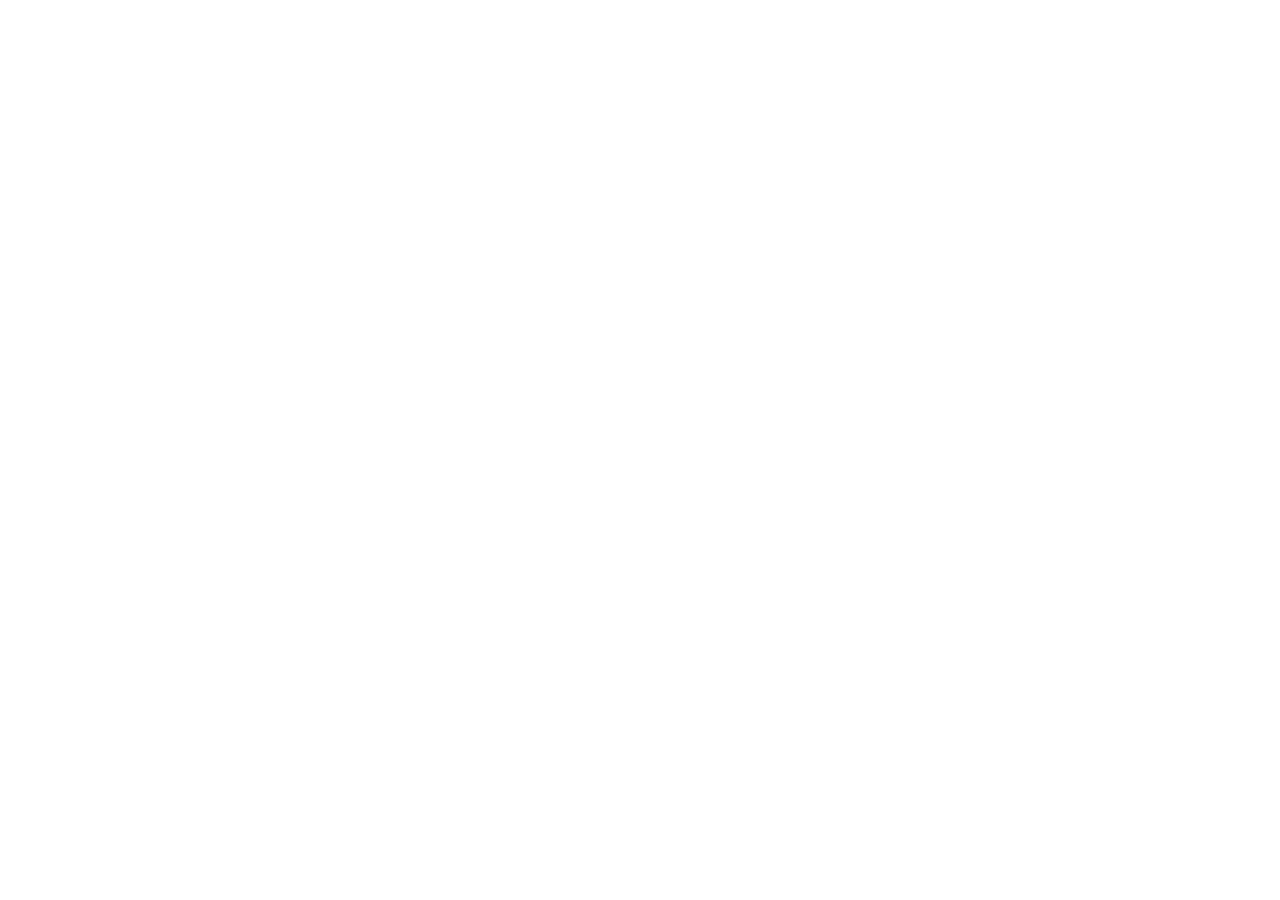
==== index.html @ eb639f41 "Init: Création du dépôt,arboréscence des fichiers et structure HTML de base" ====
<!DOCTYPE html>
<html lang="fr">
<head>
    <meta charset="UTF-8">
    <meta name="viewport" content="width=device-width, initial-scale=1.0">
    <title>Document</title>
</head>
<body>
    
</body>
</html>
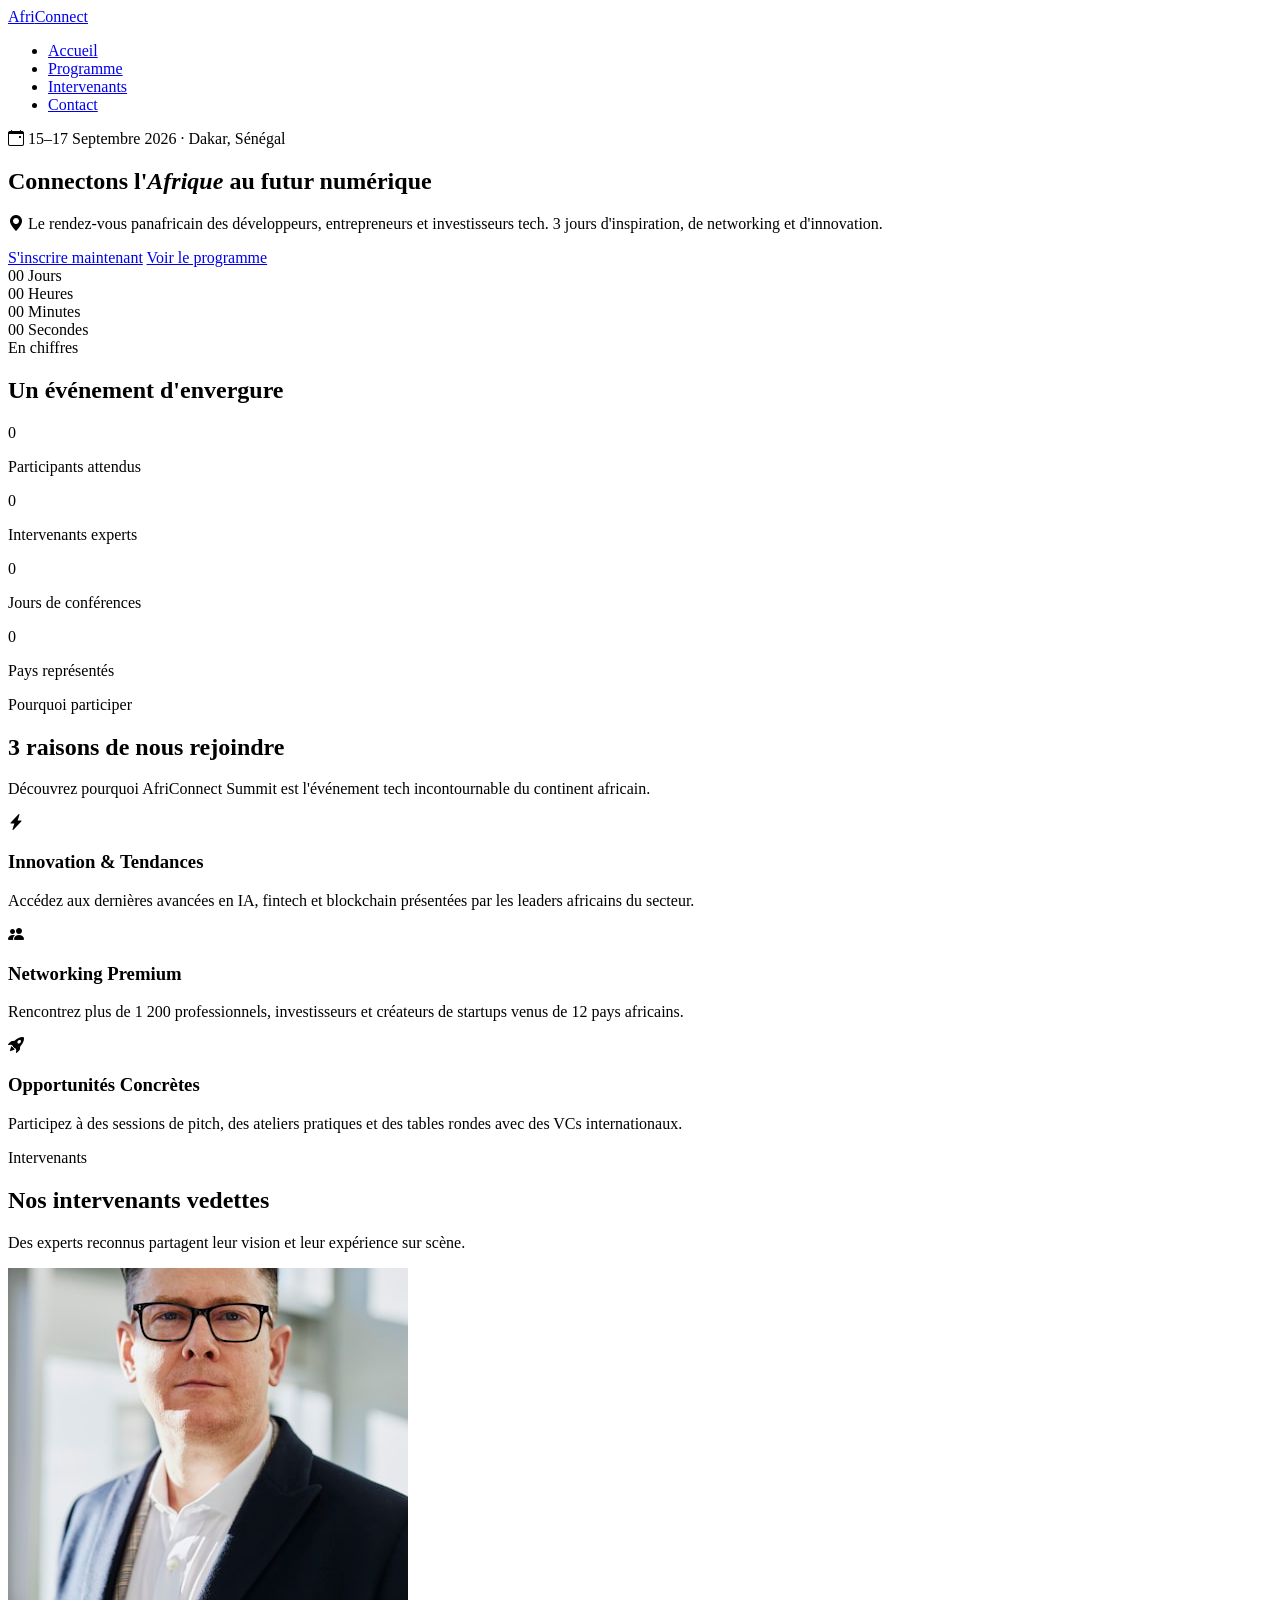
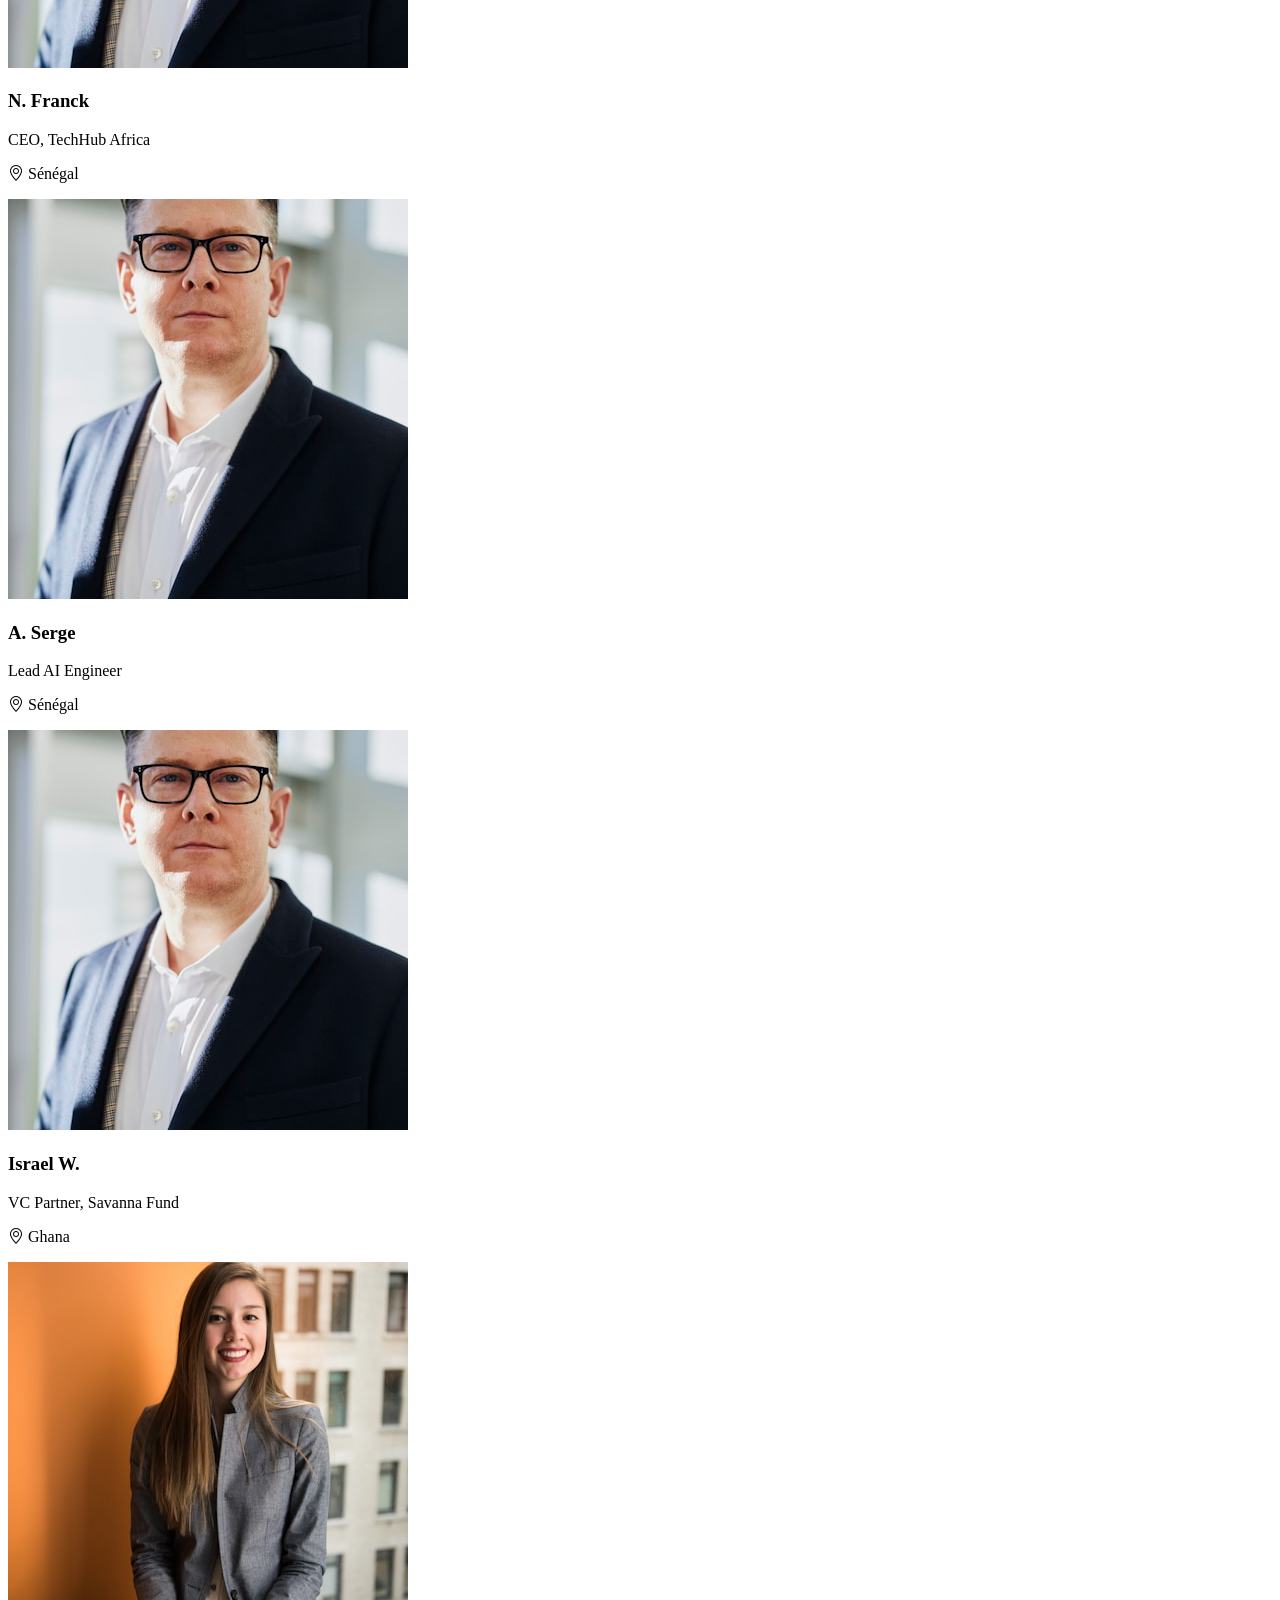
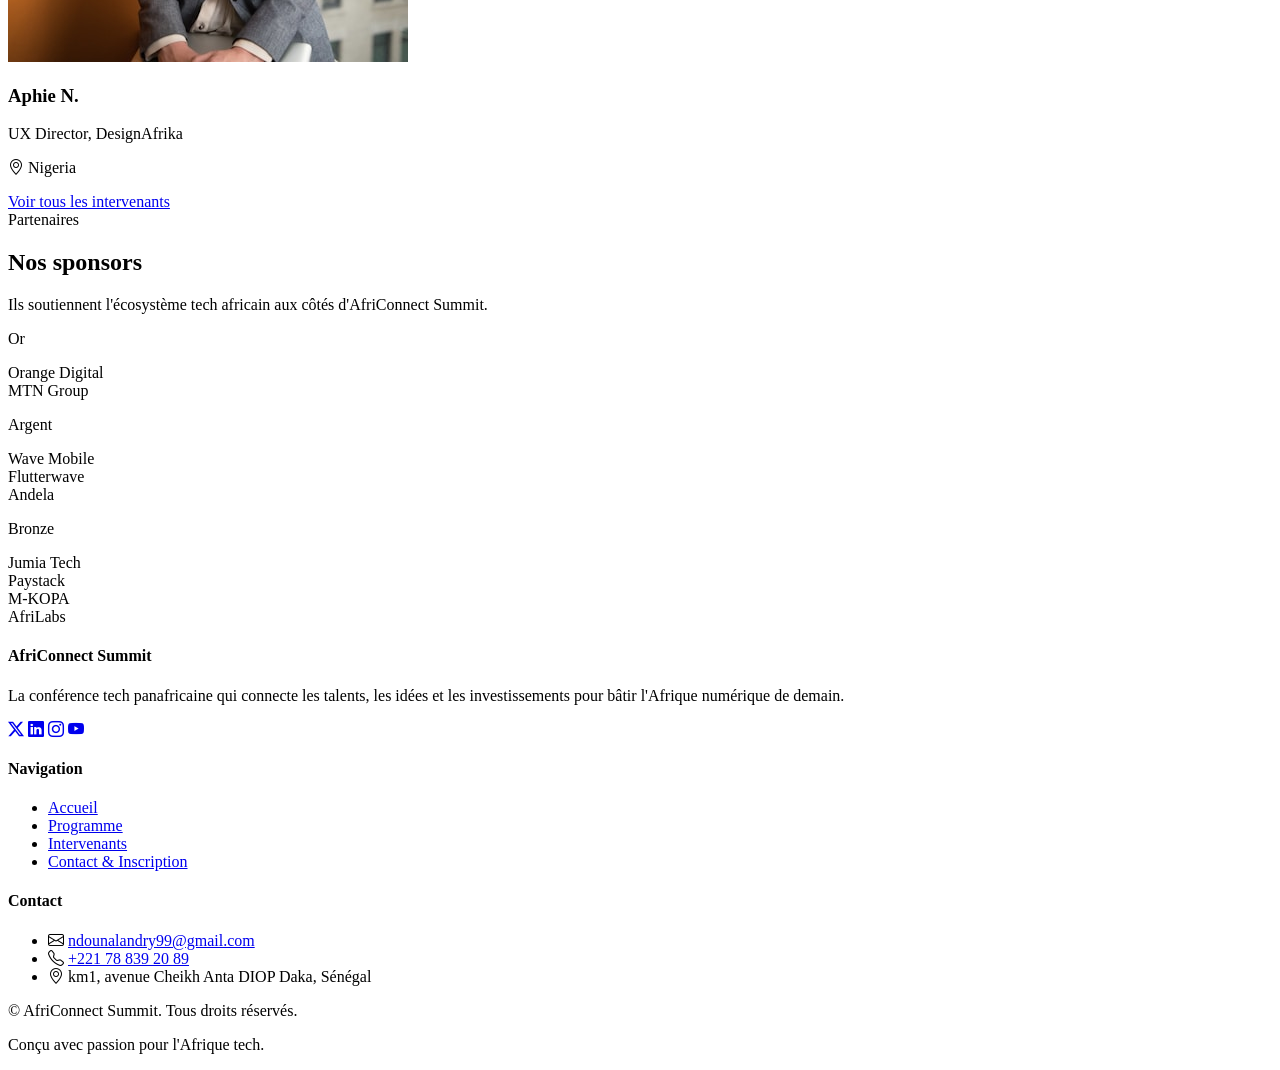
==== commit b7cf193f: "HTML: structure compltète de l'index.html" ====
--- a/index.html
+++ b/index.html
@@ -1,11 +1,277 @@
 <!DOCTYPE html>
 <html lang="fr">
+
 <head>
     <meta charset="UTF-8">
     <meta name="viewport" content="width=device-width, initial-scale=1.0">
-    <title>Document</title>
+    <meta name="description"
+        content="AfriConnect Summit — La conférence tech panafricaine qui réunit développeurs, entrepreneurs et investisseurs du continent.">
+    <title>AfriConnect Summit 2026 — Accueil</title>
+    <link rel="preconnect" href="https://fonts.googleapis.com">
+    <link rel="preconnect" href="https://fonts.gstatic.com" crossorigin>
+    <link
+        href="https://fonts.googleapis.com/css2?family=DM+Sans:ital,opsz,wght@0,9..40,300;0,9..40,400;0,9..40,500;0,9..40,600;0,9..40,700;1,9..40,400&family=Syne:wght@400;600;700;800&display=swap"
+        rel="stylesheet">
+    <link rel="stylesheet" href="https://cdn.jsdelivr.net/npm/bootstrap-icons@1.11.3/font/bootstrap-icons.min.css">
+    <link rel="stylesheet" href="css/style.css">
 </head>
+
 <body>
-    
+
+    <!-- NAVBAR -->
+    <header>
+        <nav aria-label="Navigation principale">
+            <div>
+                <a href="index.html" aria-label="AfriConnect Summit — Accueil">
+                    Afri<span>Connect</span>
+                </a>
+                <ul>
+                    <li><a href="index.html">Accueil</a></li>
+                    <li><a href="programme.html">Programme</a></li>
+                    <li><a href="intervenants.html">Intervenants</a></li>
+                    <li><a href="contact.html">Contact</a></li>
+                </ul>
+            </div>
+        </nav>
+    </header>
+
+    <main>
+
+        <!-- SECTION HERO -->
+        <section>
+            <div>
+                <div>
+                    <i class="bi bi-calendar-event"></i>
+                    15–17 Septembre 2026 · Dakar, Sénégal
+                </div>
+                <h1 id="hero-title">Connectons l'<em>Afrique</em> au futur numérique</h1>
+                <p>
+                    <i class="bi bi-geo-alt-fill"></i>
+                    Le rendez-vous panafricain des développeurs, entrepreneurs et investisseurs tech. 3 jours
+                    d'inspiration, de networking et d'innovation.
+                </p>
+                <div class="hero-cta">
+                    <a href="contact.html">S'inscrire maintenant</a>
+                    <a href="programme.html">Voir le programme</a>
+                </div>
+                <div aria-label="Compte à rebours jusqu'à la conférence">
+                    <div>
+                        <span>00</span>
+                        <span>Jours</span>
+                    </div>
+                    <div>
+                        <span>00</span>
+                        <span>Heures</span>
+                    </div>
+                    <div>
+                        <span>00</span>
+                        <span>Minutes</span>
+                    </div>
+                    <div>
+                        <span>00</span>
+                        <span>Secondes</span>
+                    </div>
+                </div>
+            </div>
+        </section>
+
+        <!-- SECTION CHIFFRES CLÉS -->
+        <section>
+            <div>
+                <div>
+                    <span>En chiffres</span>
+                    <h2>Un événement d'envergure</h2>
+                </div>
+                <div>
+                    <article>
+                        <div>0</div>
+                        <p>Participants attendus</p>
+                    </article>
+                    <article>
+                        <div>0</div>
+                        <p>Intervenants experts</p>
+                    </article>
+                    <article>
+                        <div>0</div>
+                        <p>Jours de conférences</p>
+                    </article>
+                    <article>
+                        <div>0</div>
+                        <p>Pays représentés</p>
+                    </article>
+                </div>
+            </div>
+        </section>
+
+        <!-- SECTION POURQUOI PARTICIPER -->
+        <section>
+            <div>
+                <div>
+                    <span>Pourquoi participer</span>
+                    <h2>3 raisons de nous rejoindre</h2>
+                    <p>Découvrez pourquoi AfriConnect Summit est l'événement tech incontournable du continent africain.
+                    </p>
+                </div>
+                <div>
+                    <article>
+                        <div><i class="bi bi-lightning-charge-fill"></i></div>
+                        <h3>Innovation &amp; Tendances</h3>
+                        <p>Accédez aux dernières avancées en IA, fintech et blockchain présentées par les leaders
+                            africains du secteur.</p>
+                    </article>
+                    <article>
+                        <div><i class="bi bi-people-fill"></i></div>
+                        <h3>Networking Premium</h3>
+                        <p>Rencontrez plus de 1 200 professionnels, investisseurs et créateurs de startups venus de 12
+                            pays africains.</p>
+                    </article>
+                    <article>
+                        <div><i class="bi bi-rocket-takeoff-fill"></i></div>
+                        <h3>Opportunités Concrètes</h3>
+                        <p>Participez à des sessions de pitch, des ateliers pratiques et des tables rondes avec des VCs
+                            internationaux.</p>
+                    </article>
+                </div>
+            </div>
+        </section>
+
+        <!-- SECTION INTERVENANTS VEDETTES -->
+        <section>
+            <div>
+                <div>
+                    <span>Intervenants</span>
+                    <h2>Nos intervenants vedettes</h2>
+                    <p>Des experts reconnus partagent leur vision et leur expérience sur scène.</p>
+                </div>
+                <div>
+                    <article>
+                        <div>
+                            <img src="images/n-franck.jpg" alt="Portrait de N. Franck, CEO TechHub Africa"
+                                loading="lazy">
+                        </div>
+                        <div>
+                            <h3>N. Franck</h3>
+                            <p>CEO, TechHub Africa</p>
+                            <p class=><i class="bi bi-geo-alt"></i> Sénégal</p>
+                        </div>
+                    </article>
+                    <article>
+                        <div>
+                            <img src="images/a-serge.jpg" alt="Portrait de A. Serge, Lead AI Engineer" loading="lazy">
+                        </div>
+                        <div>
+                            <h3>A. Serge</h3>
+                            <p>Lead AI Engineer</p>
+                            <p><i class="bi bi-geo-alt"></i> Sénégal</p>
+                        </div>
+                    </article>
+                    <article>
+                        <div>
+                            <img src="images/israel-w.jpg" alt="Portrait d'Israel W., VC Partner" loading="lazy">
+                        </div>
+                        <div>
+                            <h3>Israel W.</h3>
+                            <p>VC Partner, Savanna Fund</p>
+                            <p><i class="bi bi-geo-alt"></i> Ghana</p>
+                        </div>
+                    </article>
+                    <article>
+                        <div>
+                            <img src="images/aphie-n.jpg" alt="Portrait de Aphie N., UX Director" loading="lazy">
+                        </div>
+                        <div>
+                            <h3>Aphie N.</h3>
+                            <p>UX Director, DesignAfrika</p>
+                            <p><i class="bi bi-geo-alt"></i> Nigeria</p>
+                        </div>
+                    </article>
+                </div>
+                <div>
+                    <a href="intervenants.html">Voir tous les intervenants</a>
+                </div>
+            </div>
+        </section>
+
+        <!-- SECTION SPONSORS -->
+        <section>
+            <div>
+                <div>
+                    <span>Partenaires</span>
+                    <h2>Nos sponsors</h2>
+                    <p>Ils soutiennent l'écosystème tech africain aux côtés d'AfriConnect Summit.</p>
+                </div>
+                <div>
+                    <div>
+                        <p>Or</p>
+                        <div>
+                            <div>Orange Digital</div>
+                            <div>MTN Group</div>
+                        </div>
+                    </div>
+                    <div>
+                        <p>Argent</p>
+                        <div>
+                            <div>Wave Mobile</div>
+                            <div>Flutterwave</div>
+                            <div>Andela</div>
+                        </div>
+                    </div>
+                    <div>
+                        <p>Bronze</p>
+                        <div>
+                            <div>Jumia Tech</div>
+                            <div>Paystack</div>
+                            <div>M-KOPA</div>
+                            <div>AfriLabs</div>
+                        </div>
+                    </div>
+                </div>
+            </div>
+        </section>
+
+    </main>
+
+    <!-- FOOTER -->
+    <footer>
+        <div>
+            <div>
+                <div>
+                    <h4>AfriConnect Summit</h4>
+                    <p>La conférence tech panafricaine qui connecte les talents, les idées et les investissements pour
+                        bâtir l'Afrique numérique de demain.</p>
+                    <div class="footer-social">
+                        <a href="#" aria-label="Twitter"><i class="bi bi-twitter-x"></i></a>
+                        <a href="#" aria-label="LinkedIn"><i class="bi bi-linkedin"></i></a>
+                        <a href="#" aria-label="Instagram"><i class="bi bi-instagram"></i></a>
+                        <a href="#" aria-label="YouTube"><i class="bi bi-youtube"></i></a>
+                    </div>
+                </div>
+                <div>
+                    <h4>Navigation</h4>
+                    <ul>
+                        <li><a href="index.html">Accueil</a></li>
+                        <li><a href="programme.html">Programme</a></li>
+                        <li><a href="intervenants.html">Intervenants</a></li>
+                        <li><a href="contact.html">Contact &amp; Inscription</a></li>
+                    </ul>
+                </div>
+                <div>
+                    <h4>Contact</h4>
+                    <ul>
+                        <li><i class="bi bi-envelope"></i> <a href="mailto:ndounalandry99@gmail.com">ndounalandry99@gmail.com</a></li>
+                        <li><i class="bi bi-telephone"></i> <a href="tel:+221788392089">+221 78 839 20 89</a></li>
+                        <li><i class="bi bi-geo-alt"></i> km1, avenue Cheikh Anta DIOP Daka, Sénégal </li>
+                    </ul>
+                </div>
+            </div>
+            <div>
+                <p>&copy; <span class="current-year"></span> AfriConnect Summit. Tous droits réservés.</p>
+                <p>Conçu avec passion pour l'Afrique tech.</p>
+            </div>
+        </div>
+    </footer>
+
+    <script src="js/main.js"></script>
 </body>
+
 </html>
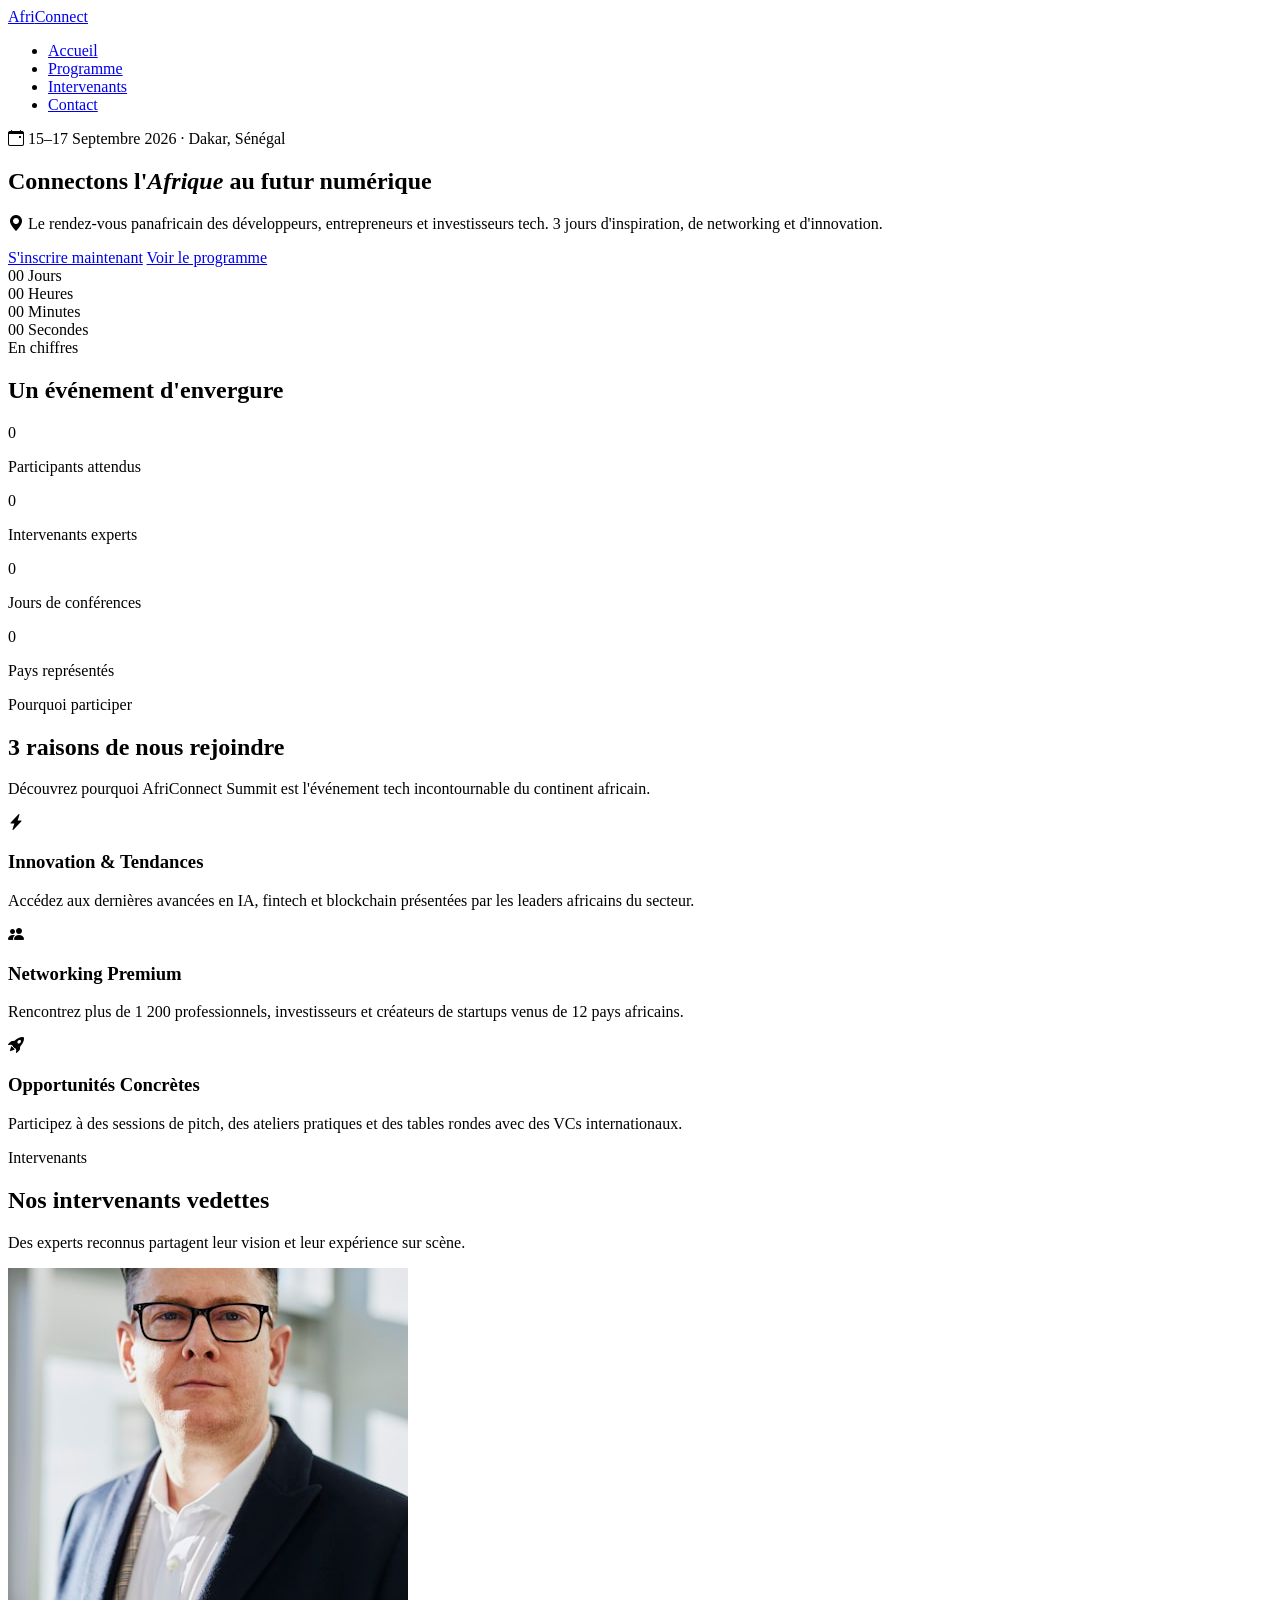
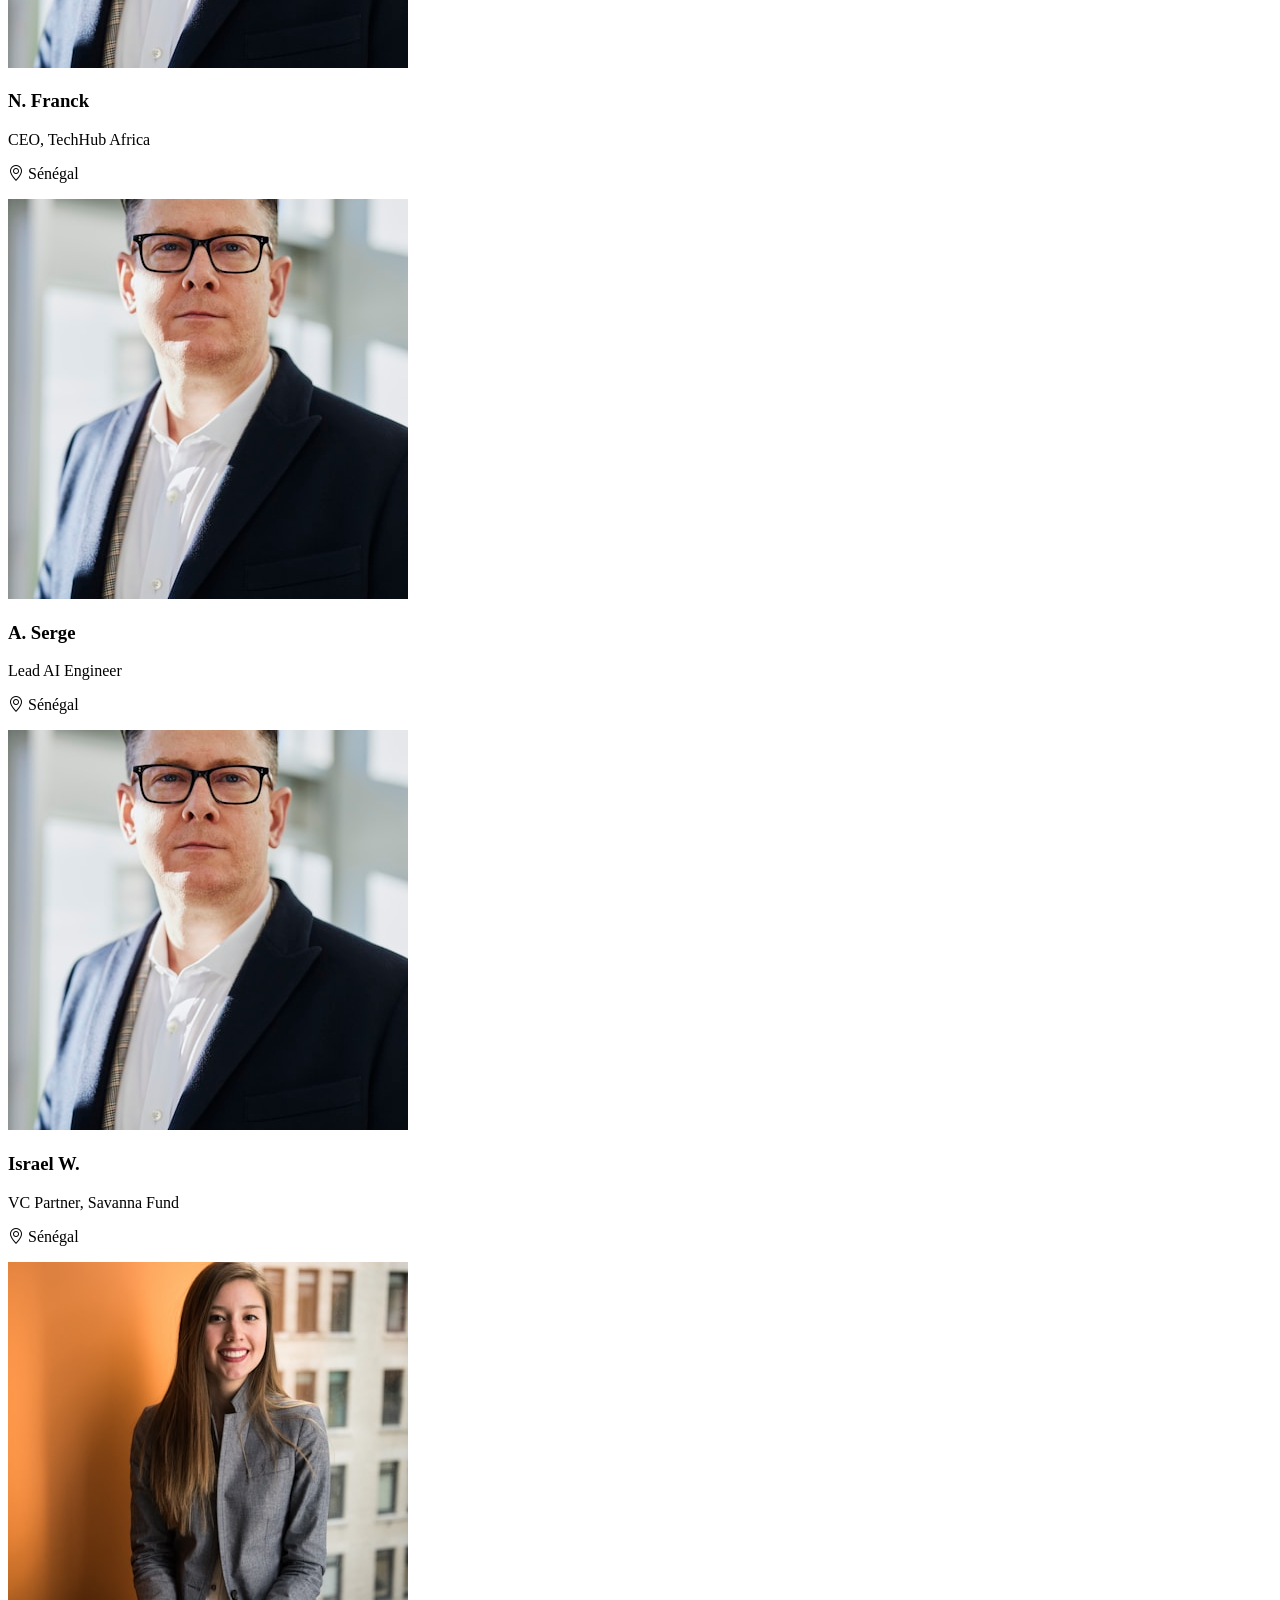
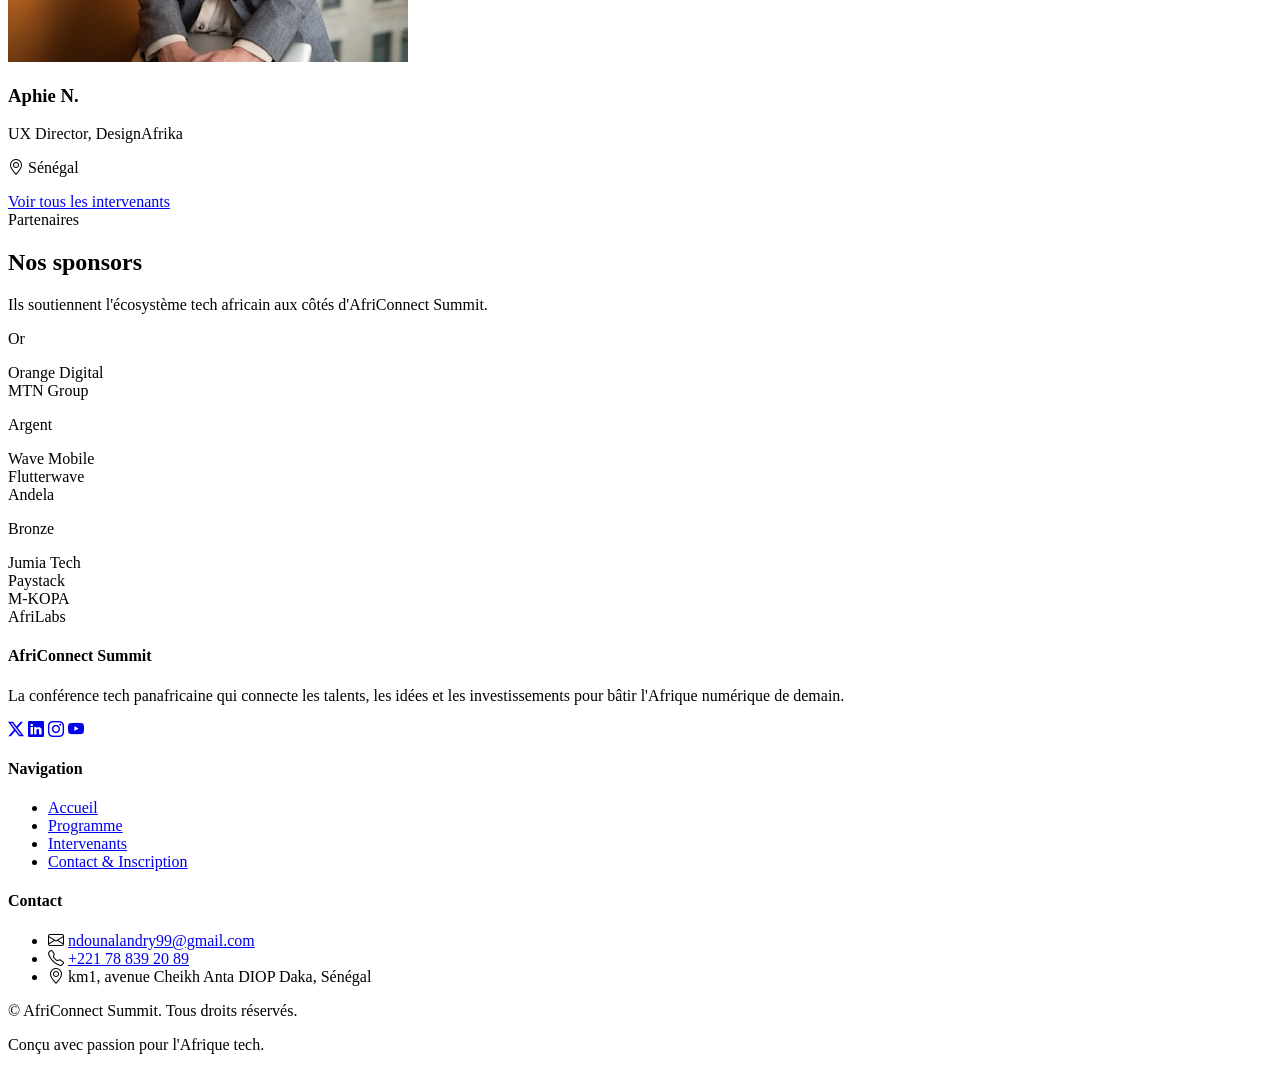
==== commit 76c4f878: "HTML: structure compltète d'intervenants.html" ====
--- a/index.html
+++ b/index.html
@@ -1,21 +1,16 @@
 <!DOCTYPE html>
 <html lang="fr">
-
 <head>
     <meta charset="UTF-8">
     <meta name="viewport" content="width=device-width, initial-scale=1.0">
-    <meta name="description"
-        content="AfriConnect Summit — La conférence tech panafricaine qui réunit développeurs, entrepreneurs et investisseurs du continent.">
+    <meta name="description" content="AfriConnect Summit — La conférence tech panafricaine qui réunit développeurs, entrepreneurs et investisseurs du continent.">
     <title>AfriConnect Summit 2026 — Accueil</title>
     <link rel="preconnect" href="https://fonts.googleapis.com">
     <link rel="preconnect" href="https://fonts.gstatic.com" crossorigin>
-    <link
-        href="https://fonts.googleapis.com/css2?family=DM+Sans:ital,opsz,wght@0,9..40,300;0,9..40,400;0,9..40,500;0,9..40,600;0,9..40,700;1,9..40,400&family=Syne:wght@400;600;700;800&display=swap"
-        rel="stylesheet">
+    <link href="https://fonts.googleapis.com/css2?family=DM+Sans:ital,opsz,wght@0,9..40,300;0,9..40,400;0,9..40,500;0,9..40,600;0,9..40,700;1,9..40,400&family=Syne:wght@400;600;700;800&display=swap" rel="stylesheet">
     <link rel="stylesheet" href="https://cdn.jsdelivr.net/npm/bootstrap-icons@1.11.3/font/bootstrap-icons.min.css">
     <link rel="stylesheet" href="css/style.css">
 </head>
-
 <body>
 
     <!-- NAVBAR -->
@@ -157,7 +152,7 @@
                     </article>
                     <article>
                         <div>
-                            <img src="images/a-serge.jpg" alt="Portrait de A. Serge, Lead AI Engineer" loading="lazy">
+                            <img src="images/a-serge.jpg" alt="Portrait d'A. Serge, Lead AI Engineer" loading="lazy">
                         </div>
                         <div>
                             <h3>A. Serge</h3>
@@ -172,7 +167,7 @@
                         <div>
                             <h3>Israel W.</h3>
                             <p>VC Partner, Savanna Fund</p>
-                            <p><i class="bi bi-geo-alt"></i> Ghana</p>
+                            <p><i class="bi bi-geo-alt"></i> Sénégal</p>
                         </div>
                     </article>
                     <article>
@@ -182,7 +177,7 @@
                         <div>
                             <h3>Aphie N.</h3>
                             <p>UX Director, DesignAfrika</p>
-                            <p><i class="bi bi-geo-alt"></i> Nigeria</p>
+                            <p><i class="bi bi-geo-alt"></i> Sénégal</p>
                         </div>
                     </article>
                 </div>
@@ -237,9 +232,8 @@
             <div>
                 <div>
                     <h4>AfriConnect Summit</h4>
-                    <p>La conférence tech panafricaine qui connecte les talents, les idées et les investissements pour
-                        bâtir l'Afrique numérique de demain.</p>
-                    <div class="footer-social">
+                    <p>La conférence tech panafricaine qui connecte les talents, les idées et les investissements pour bâtir l'Afrique numérique de demain.</p>
+                    <div>
                         <a href="#" aria-label="Twitter"><i class="bi bi-twitter-x"></i></a>
                         <a href="#" aria-label="LinkedIn"><i class="bi bi-linkedin"></i></a>
                         <a href="#" aria-label="Instagram"><i class="bi bi-instagram"></i></a>
@@ -273,5 +267,4 @@
 
     <script src="js/main.js"></script>
 </body>
-
 </html>
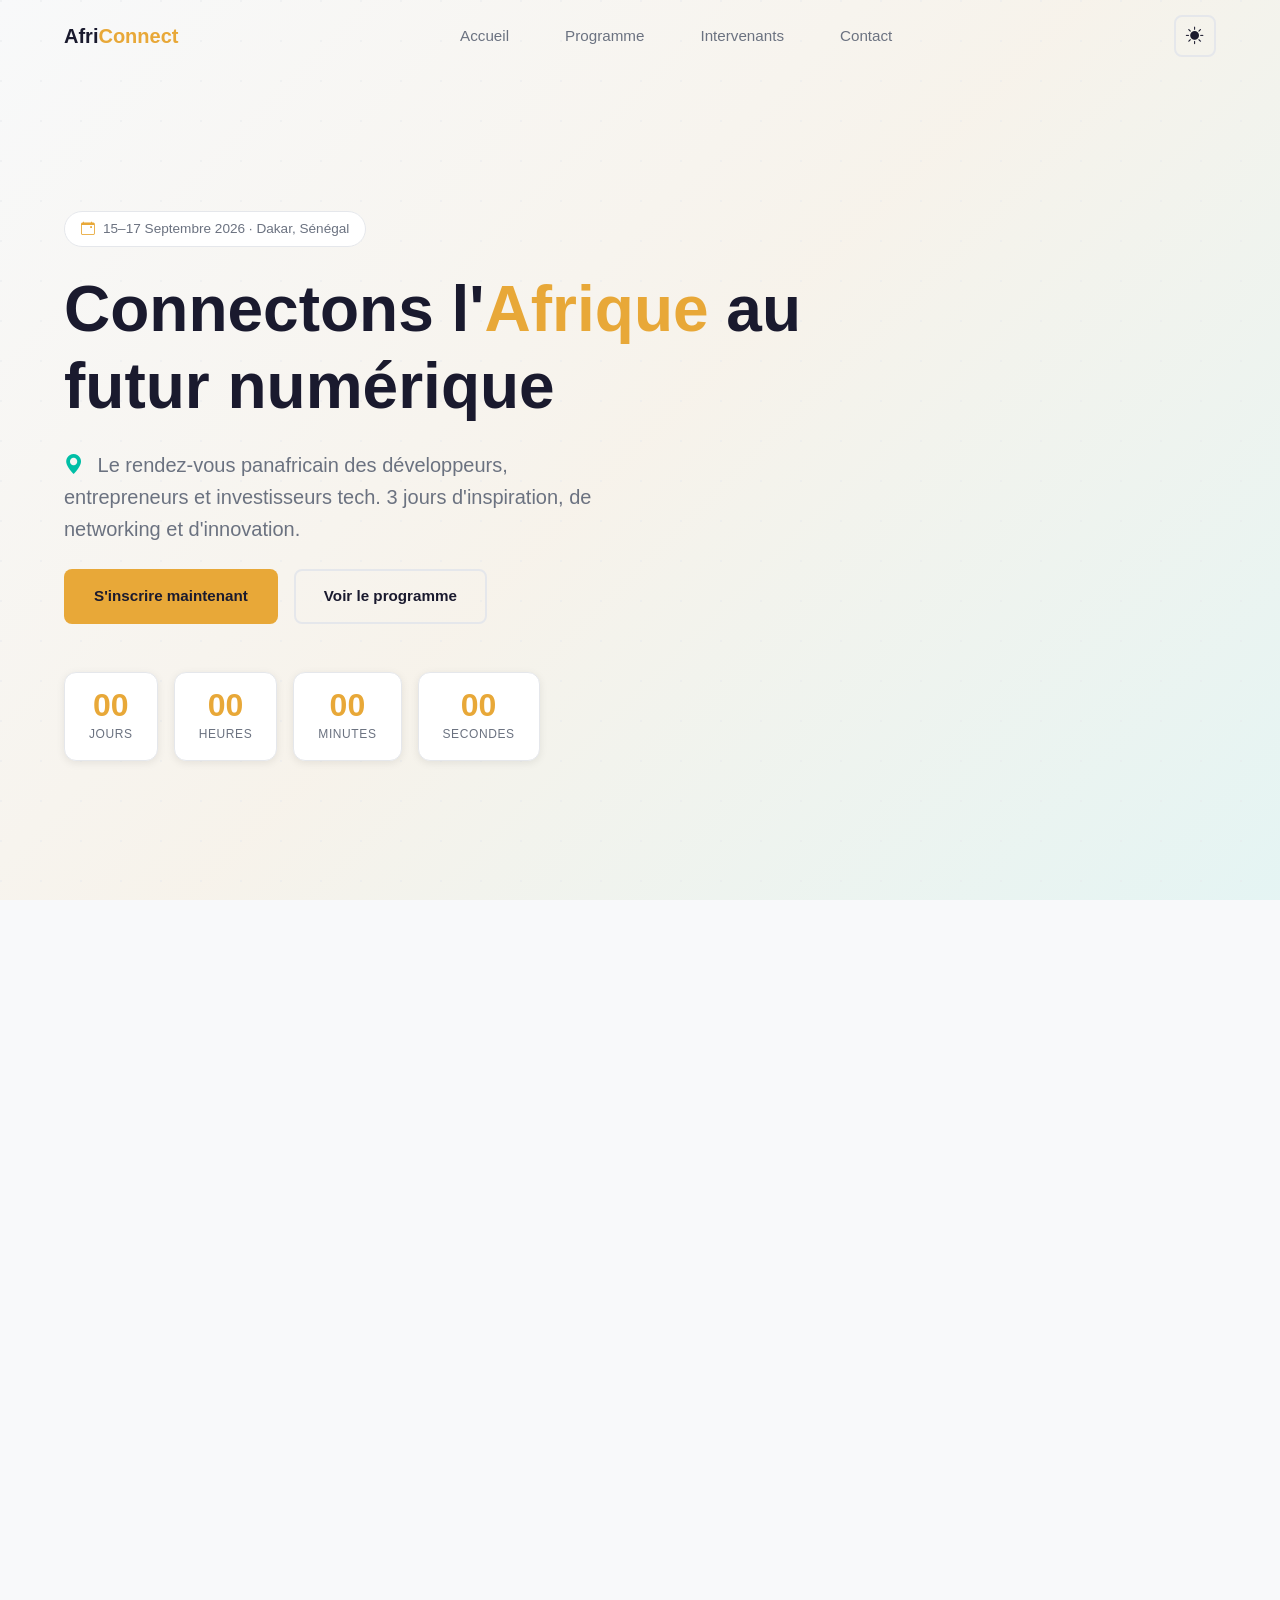
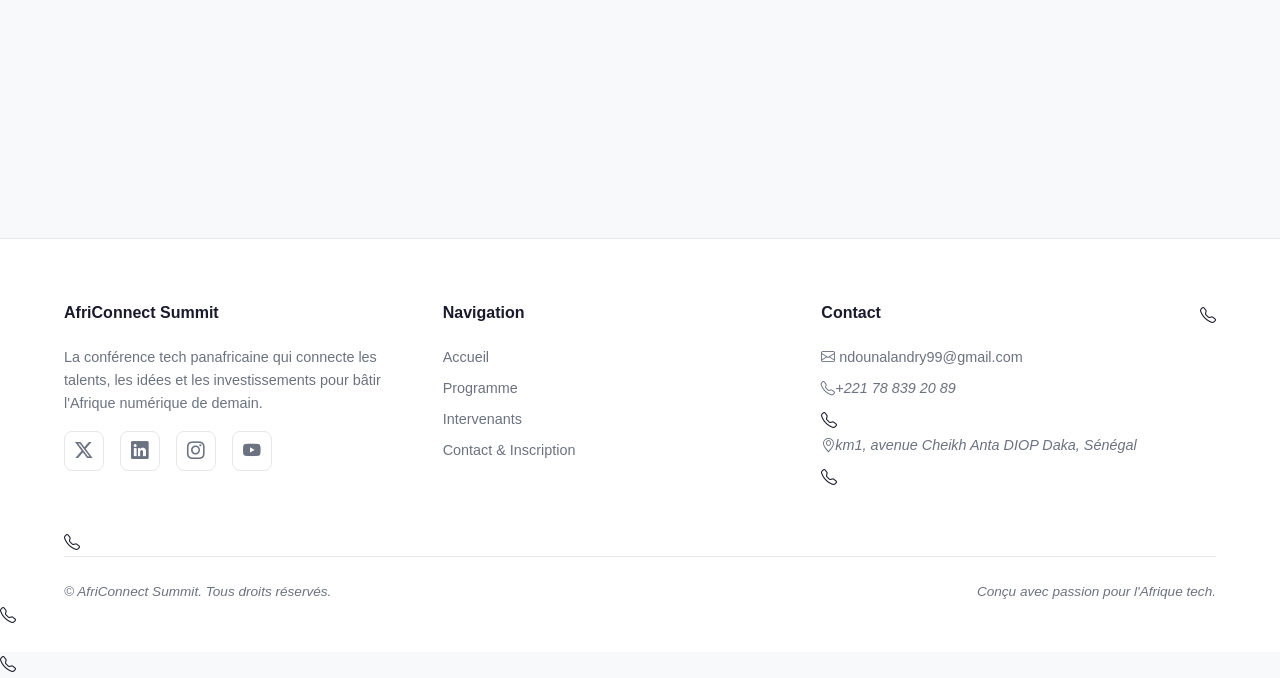
==== commit 2687a5e6: "CSS : structure complète avec les variables, Dark/light mode, responsivité" ====
--- a/index.html
+++ b/index.html
@@ -15,17 +15,27 @@
 
     <!-- NAVBAR -->
     <header>
-        <nav aria-label="Navigation principale">
-            <div>
-                <a href="index.html" aria-label="AfriConnect Summit — Accueil">
+        <nav class="navbar" aria-label="Navigation principale">
+            <div class="container">
+                <a href="index.html" class="navbar-logo" aria-label="AfriConnect Summit — Accueil">
                     Afri<span>Connect</span>
                 </a>
-                <ul>
-                    <li><a href="index.html">Accueil</a></li>
-                    <li><a href="programme.html">Programme</a></li>
-                    <li><a href="intervenants.html">Intervenants</a></li>
-                    <li><a href="contact.html">Contact</a></li>
+                <ul class="navbar-nav">
+                    <li><a href="index.html" class="nav-link">Accueil</a></li>
+                    <li><a href="programme.html" class="nav-link">Programme</a></li>
+                    <li><a href="intervenants.html" class="nav-link">Intervenants</a></li>
+                    <li><a href="contact.html" class="nav-link">Contact</a></li>
                 </ul>
+                <div class="navbar-actions">
+                    <button class="theme-toggle" aria-label="Basculer le mode sombre/clair">
+                        <i class="bi bi-sun-fill"></i>
+                    </button>
+                    <button class="hamburger" aria-label="Ouvrir le menu" aria-expanded="false">
+                        <span></span>
+                        <span></span>
+                        <span></span>
+                    </button>
+                </div>
             </div>
         </nav>
     </header>
@@ -33,191 +43,189 @@
     <main>
 
         <!-- SECTION HERO -->
-        <section>
-            <div>
-                <div>
+        <section class="hero" aria-labelledby="hero-title">
+            <div class="hero-bg"></div>
+            <div class="hero-grid-pattern"></div>
+            <div class="container">
+                <div class="hero-badge">
                     <i class="bi bi-calendar-event"></i>
                     15–17 Septembre 2026 · Dakar, Sénégal
                 </div>
                 <h1 id="hero-title">Connectons l'<em>Afrique</em> au futur numérique</h1>
-                <p>
+                <p class="hero-subtitle">
                     <i class="bi bi-geo-alt-fill"></i>
                     Le rendez-vous panafricain des développeurs, entrepreneurs et investisseurs tech. 3 jours
                     d'inspiration, de networking et d'innovation.
                 </p>
                 <div class="hero-cta">
-                    <a href="contact.html">S'inscrire maintenant</a>
-                    <a href="programme.html">Voir le programme</a>
-                </div>
-                <div aria-label="Compte à rebours jusqu'à la conférence">
-                    <div>
-                        <span>00</span>
-                        <span>Jours</span>
-                    </div>
-                    <div>
-                        <span>00</span>
-                        <span>Heures</span>
-                    </div>
-                    <div>
-                        <span>00</span>
-                        <span>Minutes</span>
-                    </div>
-                    <div>
-                        <span>00</span>
-                        <span>Secondes</span>
+                    <a href="contact.html" class="btn btn-primary">S'inscrire maintenant</a>
+                    <a href="programme.html" class="btn btn-outline">Voir le programme</a>
+                </div>
+                <div class="countdown" aria-label="Compte à rebours jusqu'à la conférence">
+                    <div class="countdown-item">
+                        <span class="countdown-value" data-unit="days">00</span>
+                        <span class="countdown-label">Jours</span>
+                    </div>
+                    <div class="countdown-item">
+                        <span class="countdown-value" data-unit="hours">00</span>
+                        <span class="countdown-label">Heures</span>
+                    </div>
+                    <div class="countdown-item">
+                        <span class="countdown-value" data-unit="minutes">00</span>
+                        <span class="countdown-label">Minutes</span>
+                    </div>
+                    <div class="countdown-item">
+                        <span class="countdown-value" data-unit="seconds">00</span>
+                        <span class="countdown-label">Secondes</span>
                     </div>
                 </div>
             </div>
         </section>
 
         <!-- SECTION CHIFFRES CLÉS -->
-        <section>
-            <div>
-                <div>
-                    <span>En chiffres</span>
-                    <h2>Un événement d'envergure</h2>
-                </div>
-                <div>
-                    <article>
-                        <div>0</div>
-                        <p>Participants attendus</p>
-                    </article>
-                    <article>
-                        <div>0</div>
-                        <p>Intervenants experts</p>
-                    </article>
-                    <article>
-                        <div>0</div>
-                        <p>Jours de conférences</p>
-                    </article>
-                    <article>
-                        <div>0</div>
-                        <p>Pays représentés</p>
+        <section class="section" aria-labelledby="stats-title">
+            <div class="container">
+                <div class="section-header animate-on-scroll fade-in">
+                    <span class="section-label">En chiffres</span>
+                    <h2 id="stats-title">Un événement d'envergure</h2>
+                </div>
+                <div class="stats-grid">
+                    <article class="stat-card animate-on-scroll zoom-in">
+                        <div class="stat-number" data-target="1200" data-prefix="+ ">0</div>
+                        <p class="stat-label">Participants attendus</p>
+                    </article>
+                    <article class="stat-card animate-on-scroll zoom-in">
+                        <div class="stat-number" data-target="48">0</div>
+                        <p class="stat-label">Intervenants experts</p>
+                    </article>
+                    <article class="stat-card animate-on-scroll zoom-in">
+                        <div class="stat-number" data-target="3">0</div>
+                        <p class="stat-label">Jours de conférences</p>
+                    </article>
+                    <article class="stat-card animate-on-scroll zoom-in">
+                        <div class="stat-number" data-target="12">0</div>
+                        <p class="stat-label">Pays représentés</p>
                     </article>
                 </div>
             </div>
         </section>
 
         <!-- SECTION POURQUOI PARTICIPER -->
-        <section>
-            <div>
-                <div>
-                    <span>Pourquoi participer</span>
-                    <h2>3 raisons de nous rejoindre</h2>
+        <section class="section" aria-labelledby="why-title">
+            <div class="container">
+                <div class="section-header animate-on-scroll fade-in">
+                    <span class="section-label">Pourquoi participer</span>
+                    <h2 id="why-title">3 raisons de nous rejoindre</h2>
                     <p>Découvrez pourquoi AfriConnect Summit est l'événement tech incontournable du continent africain.
                     </p>
                 </div>
-                <div>
-                    <article>
-                        <div><i class="bi bi-lightning-charge-fill"></i></div>
+                <div class="why-grid">
+                    <article class="why-card animate-on-scroll slide-in-left">
+                        <div class="why-icon"><i class="bi bi-lightning-charge-fill"></i></div>
                         <h3>Innovation &amp; Tendances</h3>
-                        <p>Accédez aux dernières avancées en IA, fintech et blockchain présentées par les leaders
-                            africains du secteur.</p>
-                    </article>
-                    <article>
-                        <div><i class="bi bi-people-fill"></i></div>
+                        <p>Accédez aux dernières avancées en IA, fintech et blockchain présentées par les leaders africains du secteur.</p>
+                    </article>
+                    <article class="why-card animate-on-scroll fade-in">
+                        <div class="why-icon"><i class="bi bi-people-fill"></i></div>
                         <h3>Networking Premium</h3>
-                        <p>Rencontrez plus de 1 200 professionnels, investisseurs et créateurs de startups venus de 12
-                            pays africains.</p>
-                    </article>
-                    <article>
-                        <div><i class="bi bi-rocket-takeoff-fill"></i></div>
+                        <p>Rencontrez plus de 1 200 professionnels, investisseurs et créateurs de startups venus de 12 pays africains.</p>
+                    </article>
+                    <article class="why-card animate-on-scroll slide-in-right">
+                        <div class="why-icon"><i class="bi bi-rocket-takeoff-fill"></i></div>
                         <h3>Opportunités Concrètes</h3>
-                        <p>Participez à des sessions de pitch, des ateliers pratiques et des tables rondes avec des VCs
-                            internationaux.</p>
+                        <p>Participez à des sessions de pitch, des ateliers pratiques et des tables rondes avec des VCs internationaux.</p>
                     </article>
                 </div>
             </div>
         </section>
 
         <!-- SECTION INTERVENANTS VEDETTES -->
-        <section>
-            <div>
-                <div>
-                    <span>Intervenants</span>
-                    <h2>Nos intervenants vedettes</h2>
+        <section class="section" aria-labelledby="speakers-title">
+            <div class="container">
+                <div class="section-header animate-on-scroll fade-in">
+                    <span class="section-label">Intervenants</span>
+                    <h2 id="speakers-title">Nos intervenants vedettes</h2>
                     <p>Des experts reconnus partagent leur vision et leur expérience sur scène.</p>
                 </div>
-                <div>
-                    <article>
-                        <div>
-                            <img src="images/n-franck.jpg" alt="Portrait de N. Franck, CEO TechHub Africa"
-                                loading="lazy">
-                        </div>
-                        <div>
+                <div class="speakers-grid">
+                    <article class="speaker-card animate-on-scroll zoom-in">
+                        <div class="speaker-photo">
+                            <img src="images/n-franck.jpg" alt="Portrait de N. Franck, CEO TechHub Africa" loading="lazy">
+                        </div>
+                        <div class="speaker-info">
                             <h3>N. Franck</h3>
-                            <p>CEO, TechHub Africa</p>
-                            <p class=><i class="bi bi-geo-alt"></i> Sénégal</p>
-                        </div>
-                    </article>
-                    <article>
-                        <div>
+                            <p class="speaker-title">CEO, TechHub Africa</p>
+                            <p class="speaker-country"><i class="bi bi-geo-alt"></i> Sénégal</p>
+                        </div>
+                    </article>
+                    <article class="speaker-card animate-on-scroll zoom-in">
+                        <div class="speaker-photo">
                             <img src="images/a-serge.jpg" alt="Portrait d'A. Serge, Lead AI Engineer" loading="lazy">
                         </div>
-                        <div>
+                        <div class="speaker-info">
                             <h3>A. Serge</h3>
-                            <p>Lead AI Engineer</p>
-                            <p><i class="bi bi-geo-alt"></i> Sénégal</p>
-                        </div>
-                    </article>
-                    <article>
-                        <div>
+                            <p class="speaker-title">Lead AI Engineer</p>
+                            <p class="speaker-country"><i class="bi bi-geo-alt"></i> Sénégal</p>
+                        </div>
+                    </article>
+                    <article class="speaker-card animate-on-scroll zoom-in">
+                        <div class="speaker-photo">
                             <img src="images/israel-w.jpg" alt="Portrait d'Israel W., VC Partner" loading="lazy">
                         </div>
-                        <div>
+                        <div class="speaker-info">
                             <h3>Israel W.</h3>
-                            <p>VC Partner, Savanna Fund</p>
-                            <p><i class="bi bi-geo-alt"></i> Sénégal</p>
-                        </div>
-                    </article>
-                    <article>
-                        <div>
-                            <img src="images/aphie-n.jpg" alt="Portrait de Aphie N., UX Director" loading="lazy">
-                        </div>
-                        <div>
+                            <p class="speaker-title">VC Partner, Savanna Fund</p>
+                            <p class="speaker-country"><i class="bi bi-geo-alt"></i> Sénégal</p>
+                        </div>
+                    </article>
+                    <article class="speaker-card animate-on-scroll zoom-in">
+                        <div class="speaker-photo">
+                            <img src="images/aphie-n.jpg" alt="Portrait d'Aphie N., UX Director" loading="lazy">
+                        </div>
+                        <div class="speaker-info">
                             <h3>Aphie N.</h3>
-                            <p>UX Director, DesignAfrika</p>
-                            <p><i class="bi bi-geo-alt"></i> Sénégal</p>
-                        </div>
-                    </article>
-                </div>
-                <div>
-                    <a href="intervenants.html">Voir tous les intervenants</a>
+                            <p class="speaker-title">UX Director, DesignAfrika</p>
+                            <p class="speaker-country"><i class="bi bi-geo-alt"></i> Sénégal</p>
+                        </div>
+                    </article>
+                </div>
+                <div class="speakers-cta animate-on-scroll fade-in">
+                    <a href="intervenants.html" class="btn btn-secondary">Voir tous les intervenants</a>
                 </div>
             </div>
         </section>
 
         <!-- SECTION SPONSORS -->
-        <section>
-            <div>
-                <div>
-                    <span>Partenaires</span>
-                    <h2>Nos sponsors</h2>
+        <section class="section" aria-labelledby="sponsors-title">
+            <div class="container">
+                <div class="section-header animate-on-scroll fade-in">
+                    <span class="section-label">Partenaires</span>
+                    <h2 id="sponsors-title">Nos sponsors</h2>
                     <p>Ils soutiennent l'écosystème tech africain aux côtés d'AfriConnect Summit.</p>
                 </div>
-                <div>
-                    <div>
-                        <p>Or</p>
-                        <div>
-                            <div>Orange Digital</div>
-                            <div>MTN Group</div>
-                        </div>
-                    </div>
-                    <div>
-                        <p>Argent</p>
-                        <div>
-                            <div>Wave Mobile</div>
-                            <div>Flutterwave</div>
-                            <div>Andela</div>
-                        </div>
-                    </div>
-                    <div>
-                        <p>Bronze</p>
-                        <div>
-                            <div>Jumia Tech</div>
-                            <div>Paystack</div>
-                            <div>M-KOPA</div>
-                            <div>AfriLabs</div>
+                <div class="sponsors-tiers">
+                    <div class="sponsor-tier tier-gold animate-on-scroll fade-in">
+                        <p class="tier-label">Or</p>
+                        <div class="sponsor-logos">
+                            <div class="sponsor-logo">Orange Digital</div>
+                            <div class="sponsor-logo">MTN Group</div>
+                        </div>
+                    </div>
+                    <div class="sponsor-tier tier-silver animate-on-scroll fade-in">
+                        <p class="tier-label">Argent</p>
+                        <div class="sponsor-logos">
+                            <div class="sponsor-logo">Wave Mobile</div>
+                            <div class="sponsor-logo">Flutterwave</div>
+                            <div class="sponsor-logo">Andela</div>
+                        </div>
+                    </div>
+                    <div class="sponsor-tier tier-bronze animate-on-scroll fade-in">
+                        <p class="tier-label">Bronze</p>
+                        <div class="sponsor-logos">
+                            <div class="sponsor-logo">Jumia Tech</div>
+                            <div class="sponsor-logo">Paystack</div>
+                            <div class="sponsor-logo">M-KOPA</div>
+                            <div class="sponsor-logo">AfriLabs</div>
                         </div>
                     </div>
                 </div>
@@ -227,20 +235,20 @@
     </main>
 
     <!-- FOOTER -->
-    <footer>
-        <div>
-            <div>
-                <div>
+    <footer class="footer">
+        <div class="container">
+            <div class="footer-grid">
+                <div class="footer-col">
                     <h4>AfriConnect Summit</h4>
                     <p>La conférence tech panafricaine qui connecte les talents, les idées et les investissements pour bâtir l'Afrique numérique de demain.</p>
-                    <div>
+                    <div class="footer-social">
                         <a href="#" aria-label="Twitter"><i class="bi bi-twitter-x"></i></a>
                         <a href="#" aria-label="LinkedIn"><i class="bi bi-linkedin"></i></a>
                         <a href="#" aria-label="Instagram"><i class="bi bi-instagram"></i></a>
                         <a href="#" aria-label="YouTube"><i class="bi bi-youtube"></i></a>
                     </div>
                 </div>
-                <div>
+                <div class="footer-col">
                     <h4>Navigation</h4>
                     <ul>
                         <li><a href="index.html">Accueil</a></li>
@@ -249,21 +257,25 @@
                         <li><a href="contact.html">Contact &amp; Inscription</a></li>
                     </ul>
                 </div>
-                <div>
+                <div class="footer-col">
                     <h4>Contact</h4>
                     <ul>
                         <li><i class="bi bi-envelope"></i> <a href="mailto:ndounalandry99@gmail.com">ndounalandry99@gmail.com</a></li>
-                        <li><i class="bi bi-telephone"></i> <a href="tel:+221788392089">+221 78 839 20 89</a></li>
-                        <li><i class="bi bi-geo-alt"></i> km1, avenue Cheikh Anta DIOP Daka, Sénégal </li>
+                        <li><i class="bi bi-telephone"><a href="tel:+221788392089">+221 78 839 20 89</a></li>
+                        <li><i class="bi bi-geo-alt"></i>km1, avenue Cheikh Anta DIOP Daka, Sénégal</li>
                     </ul>
                 </div>
             </div>
-            <div>
+            <div class="footer-bottom">
                 <p>&copy; <span class="current-year"></span> AfriConnect Summit. Tous droits réservés.</p>
                 <p>Conçu avec passion pour l'Afrique tech.</p>
             </div>
         </div>
     </footer>
+
+    <button class="back-to-top" aria-label="Retour en haut de la page">
+        <i class="bi bi-arrow-up"></i>
+    </button>
 
     <script src="js/main.js"></script>
 </body>
--- a/css/style.css
+++ b/css/style.css
@@ -0,0 +1,1443 @@
+/* ============================================================
+   AfriConnect Summit — Feuille de styles principale
+   Design system 2026 · Dark mode · Responsive
+   ============================================================ */
+
+/* --- Variables CSS (Light Mode) --- */
+:root {
+  --color-primary: #e8a838;
+  --color-secondary: #00bfa6;
+  --color-accent: #ff6b35;
+  --color-bg: #f8f9fa;
+  --color-surface: #ffffff;
+  --color-text: #1a1a2e;
+  --color-text-muted: #6b7280;
+  --color-border: #e5e7eb;
+  --font-display: "Syne", sans-serif;
+  --font-body: "DM Sans", sans-serif;
+  --spacing-xs: 0.5rem;
+  --spacing-sm: 1rem;
+  --spacing-md: 1.5rem;
+  --spacing-lg: 2.5rem;
+  --spacing-xl: 4rem;
+  --radius-sm: 8px;
+  --radius-md: 12px;
+  --radius-lg: 20px;
+  --shadow-sm: 0 2px 8px rgba(0, 0, 0, 0.08);
+  --shadow-md: 0 8px 24px rgba(0, 0, 0, 0.12);
+  --shadow-lg: 0 16px 48px rgba(0, 0, 0, 0.16);
+  --transition: 0.3s ease;
+  --navbar-height: 72px;
+}
+
+/* --- Dark Mode --- */
+[data-theme="dark"] {
+  --color-bg: #0d1117;
+  --color-surface: #161b22;
+  --color-text: #f0f0f0;
+  --color-text-muted: #9ca3af;
+  --color-border: #30363d;
+  --shadow-sm: 0 2px 8px rgba(0, 0, 0, 0.3);
+  --shadow-md: 0 8px 24px rgba(0, 0, 0, 0.4);
+  --shadow-lg: 0 16px 48px rgba(0, 0, 0, 0.5);
+}
+
+/* --- Reset & Base --- */
+*,
+*::before,
+*::after {
+  box-sizing: border-box;
+  margin: 0;
+  padding: 0;
+}
+
+html {
+  scroll-behavior: smooth;
+  font-size: 16px;
+}
+
+body {
+  font-family: var(--font-body);
+  background-color: var(--color-bg);
+  color: var(--color-text);
+  line-height: 1.6;
+  transition: background-color var(--transition), color var(--transition);
+  overflow-x: hidden;
+}
+
+img {
+  max-width: 100%;
+  height: auto;
+  display: block;
+}
+
+a {
+  color: var(--color-secondary);
+  text-decoration: none;
+  transition: color var(--transition);
+}
+
+a:hover {
+  color: var(--color-primary);
+}
+
+ul {
+  list-style: none;
+}
+
+h1,
+h2,
+h3,
+h4 {
+  font-family: var(--font-display);
+  line-height: 1.2;
+}
+
+h1 {
+  font-size: clamp(2.2rem, 5vw, 4rem);
+  font-weight: 800;
+}
+
+h2 {
+  font-size: clamp(1.8rem, 3.5vw, 2.8rem);
+  font-weight: 700;
+}
+
+h3 {
+  font-size: clamp(1.2rem, 2vw, 1.5rem);
+  font-weight: 600;
+}
+
+p {
+  color: var(--color-text-muted);
+}
+
+.container {
+  width: 100%;
+  max-width: 1200px;
+  margin: 0 auto;
+  padding: 0 var(--spacing-md);
+}
+
+.section {
+  padding: var(--spacing-xl) 0;
+}
+
+.section-header {
+  text-align: center;
+  margin-bottom: var(--spacing-lg);
+}
+
+.section-header p {
+  max-width: 600px;
+  margin: var(--spacing-sm) auto 0;
+}
+
+.section-label {
+  display: inline-block;
+  font-size: 0.85rem;
+  font-weight: 600;
+  text-transform: uppercase;
+  letter-spacing: 0.1em;
+  color: var(--color-secondary);
+  margin-bottom: var(--spacing-xs);
+}
+
+/* --- Boutons --- */
+.btn {
+  display: inline-flex;
+  align-items: center;
+  justify-content: center;
+  gap: var(--spacing-xs);
+  padding: 0.85rem 1.75rem;
+  border-radius: var(--radius-sm);
+  font-family: var(--font-body);
+  font-size: 0.95rem;
+  font-weight: 600;
+  border: 2px solid transparent;
+  cursor: pointer;
+  transition: all var(--transition);
+  text-decoration: none;
+}
+
+.btn-primary {
+  background-color: var(--color-primary);
+  color: #1a1a2e;
+}
+
+.btn-primary:hover {
+  background-color: var(--color-accent);
+  color: #fff;
+  transform: translateY(-2px);
+  box-shadow: var(--shadow-md);
+}
+
+.btn-outline {
+  background-color: transparent;
+  color: var(--color-text);
+  border-color: var(--color-border);
+}
+
+.btn-outline:hover {
+  border-color: var(--color-primary);
+  color: var(--color-primary);
+  transform: translateY(-2px);
+}
+
+.btn-secondary {
+  background-color: var(--color-secondary);
+  color: #fff;
+}
+
+.btn-secondary:hover {
+  background-color: #00a896;
+  transform: translateY(-2px);
+  box-shadow: var(--shadow-md);
+}
+
+/* ============================================================
+   NAVBAR
+   ============================================================ */
+.navbar {
+  position: fixed;
+  top: 0;
+  left: 0;
+  right: 0;
+  z-index: 1000;
+  height: var(--navbar-height);
+  display: flex;
+  align-items: center;
+  transition: background-color var(--transition), box-shadow var(--transition);
+  background-color: transparent;
+}
+
+.navbar.scrolled {
+  background-color: var(--color-surface);
+  box-shadow: var(--shadow-sm);
+}
+
+.navbar .container {
+  display: flex;
+  align-items: center;
+  justify-content: space-between;
+}
+
+.navbar-logo {
+  font-family: var(--font-display);
+  font-size: 1.25rem;
+  font-weight: 800;
+  color: var(--color-text);
+  text-decoration: none;
+  transition: color var(--transition);
+}
+
+.navbar-logo span {
+  color: var(--color-primary);
+}
+
+.navbar-logo:hover {
+  color: var(--color-primary);
+}
+
+.navbar-nav {
+  display: flex;
+  align-items: center;
+  gap: var(--spacing-md);
+}
+
+.nav-link {
+  font-size: 0.95rem;
+  font-weight: 500;
+  color: var(--color-text-muted);
+  padding: var(--spacing-xs) var(--spacing-sm);
+  border-radius: var(--radius-sm);
+  transition: all var(--transition);
+  position: relative;
+}
+
+.nav-link:hover,
+.nav-link.active {
+  color: var(--color-primary);
+}
+
+.nav-link.active::after {
+  content: "";
+  position: absolute;
+  bottom: 0;
+  left: 50%;
+  transform: translateX(-50%);
+  width: 20px;
+  height: 2px;
+  background-color: var(--color-primary);
+  border-radius: 2px;
+}
+
+.navbar-actions {
+  display: flex;
+  align-items: center;
+  gap: var(--spacing-sm);
+}
+
+.theme-toggle {
+  background: none;
+  border: 2px solid var(--color-border);
+  border-radius: var(--radius-sm);
+  width: 42px;
+  height: 42px;
+  display: flex;
+  align-items: center;
+  justify-content: center;
+  cursor: pointer;
+  color: var(--color-text);
+  font-size: 1.1rem;
+  transition: all var(--transition);
+}
+
+.theme-toggle:hover {
+  border-color: var(--color-primary);
+  color: var(--color-primary);
+}
+
+.hamburger {
+  display: none;
+  flex-direction: column;
+  gap: 5px;
+  background: none;
+  border: none;
+  cursor: pointer;
+  padding: var(--spacing-xs);
+}
+
+.hamburger span {
+  display: block;
+  width: 24px;
+  height: 2px;
+  background-color: var(--color-text);
+  transition: all var(--transition);
+  border-radius: 2px;
+}
+
+.hamburger.active span:nth-child(1) {
+  transform: rotate(45deg) translate(5px, 5px);
+}
+
+.hamburger.active span:nth-child(2) {
+  opacity: 0;
+}
+
+.hamburger.active span:nth-child(3) {
+  transform: rotate(-45deg) translate(5px, -5px);
+}
+
+/* ============================================================
+   HERO — Page d'accueil
+   ============================================================ */
+.hero {
+  min-height: 100vh;
+  display: flex;
+  align-items: center;
+  position: relative;
+  overflow: hidden;
+  padding-top: var(--navbar-height);
+}
+
+.hero-bg {
+  position: absolute;
+  inset: 0;
+  background: linear-gradient(135deg, var(--color-bg) 0%, rgba(232, 168, 56, 0.08) 50%, rgba(0, 191, 166, 0.08) 100%);
+  z-index: 0;
+}
+
+[data-theme="dark"] .hero-bg {
+  background: linear-gradient(135deg, var(--color-bg) 0%, rgba(232, 168, 56, 0.05) 50%, rgba(0, 191, 166, 0.05) 100%);
+}
+
+.hero-grid-pattern {
+  position: absolute;
+  inset: 0;
+  background-image: radial-gradient(circle at 1px 1px, var(--color-border) 1px, transparent 0);
+  background-size: 40px 40px;
+  opacity: 0.4;
+  z-index: 0;
+}
+
+.hero .container {
+  position: relative;
+  z-index: 1;
+  display: flex;
+  flex-direction: column;
+  align-items: flex-start;
+  gap: var(--spacing-md);
+}
+
+.hero-badge {
+  display: inline-flex;
+  align-items: center;
+  gap: var(--spacing-xs);
+  padding: 0.4rem 1rem;
+  background-color: var(--color-surface);
+  border: 1px solid var(--color-border);
+  border-radius: 50px;
+  font-size: 0.85rem;
+  font-weight: 500;
+  color: var(--color-text-muted);
+  animation: fadeInDown 0.8s ease forwards;
+}
+
+.hero-badge i {
+  color: var(--color-primary);
+}
+
+.hero h1 {
+  max-width: 800px;
+  animation: fadeInUp 0.8s ease 0.2s both;
+}
+
+.hero h1 em {
+  font-style: normal;
+  color: var(--color-primary);
+}
+
+.hero-subtitle {
+  font-size: clamp(1rem, 2vw, 1.25rem);
+  max-width: 550px;
+  animation: fadeInUp 0.8s ease 0.4s both;
+}
+
+.hero-subtitle i {
+  color: var(--color-secondary);
+  margin-right: var(--spacing-xs);
+}
+
+.hero-cta {
+  display: flex;
+  flex-wrap: wrap;
+  gap: var(--spacing-sm);
+  animation: fadeInUp 0.8s ease 0.6s both;
+}
+
+/* Compte à rebours */
+.countdown {
+  display: flex;
+  gap: var(--spacing-sm);
+  margin-top: var(--spacing-md);
+  animation: fadeInUp 0.8s ease 0.8s both;
+}
+
+.countdown-item {
+  display: flex;
+  flex-direction: column;
+  align-items: center;
+  background-color: var(--color-surface);
+  border: 1px solid var(--color-border);
+  border-radius: var(--radius-md);
+  padding: var(--spacing-sm) var(--spacing-md);
+  min-width: 80px;
+  box-shadow: var(--shadow-sm);
+  transition: transform var(--transition);
+}
+
+.countdown-item:hover {
+  transform: translateY(-4px);
+}
+
+.countdown-value {
+  font-family: var(--font-display);
+  font-size: 2rem;
+  font-weight: 800;
+  color: var(--color-primary);
+  line-height: 1;
+}
+
+.countdown-label {
+  font-size: 0.75rem;
+  text-transform: uppercase;
+  letter-spacing: 0.05em;
+  color: var(--color-text-muted);
+  margin-top: 4px;
+}
+
+/* ============================================================
+   CHIFFRES CLÉS — CSS Grid
+   ============================================================ */
+.stats-grid {
+  display: grid;
+  grid-template-columns: repeat(4, 1fr);
+  gap: var(--spacing-md);
+}
+
+.stat-card {
+  text-align: center;
+  padding: var(--spacing-lg) var(--spacing-md);
+  background-color: var(--color-surface);
+  border-radius: var(--radius-md);
+  border: 1px solid var(--color-border);
+  transition: all var(--transition);
+}
+
+.stat-card:hover {
+  transform: translateY(-6px);
+  box-shadow: var(--shadow-md);
+  border-color: var(--color-primary);
+}
+
+.stat-number {
+  font-family: var(--font-display);
+  font-size: clamp(2rem, 4vw, 3rem);
+  font-weight: 800;
+  color: var(--color-primary);
+  line-height: 1;
+}
+
+.stat-label {
+  font-size: 0.95rem;
+  color: var(--color-text-muted);
+  margin-top: var(--spacing-xs);
+}
+
+/* ============================================================
+   POURQUOI PARTICIPER — Flexbox
+   ============================================================ */
+.why-grid {
+  display: flex;
+  flex-wrap: wrap;
+  gap: var(--spacing-md);
+  justify-content: center;
+}
+
+.why-card {
+  flex: 1 1 280px;
+  max-width: 380px;
+  padding: var(--spacing-lg);
+  background-color: var(--color-surface);
+  border-radius: var(--radius-md);
+  border: 1px solid var(--color-border);
+  transition: all var(--transition);
+}
+
+.why-card:hover {
+  transform: translateY(-6px);
+  box-shadow: var(--shadow-md);
+}
+
+.why-icon {
+  width: 56px;
+  height: 56px;
+  display: flex;
+  align-items: center;
+  justify-content: center;
+  background: linear-gradient(135deg, var(--color-primary), var(--color-accent));
+  border-radius: var(--radius-md);
+  font-size: 1.5rem;
+  color: #fff;
+  margin-bottom: var(--spacing-md);
+}
+
+.why-card h3 {
+  margin-bottom: var(--spacing-xs);
+}
+
+/* ============================================================
+   INTERVENANTS VEDETTES — CSS Grid
+   ============================================================ */
+.speakers-grid {
+  display: grid;
+  grid-template-columns: repeat(4, 1fr);
+  gap: var(--spacing-md);
+}
+
+.speaker-card {
+  background-color: var(--color-surface);
+  border-radius: var(--radius-md);
+  overflow: hidden;
+  border: 1px solid var(--color-border);
+  transition: all var(--transition);
+}
+
+.speaker-card:hover {
+  transform: translateY(-8px);
+  box-shadow: var(--shadow-lg);
+}
+
+.speaker-card:hover .speaker-photo img {
+  transform: scale(1.08);
+}
+
+.speaker-photo {
+  overflow: hidden;
+  aspect-ratio: 1;
+}
+
+.speaker-photo img {
+  width: 100%;
+  height: 100%;
+  object-fit: cover;
+  transition: transform var(--transition);
+}
+
+.speaker-info {
+  padding: var(--spacing-md);
+}
+
+.speaker-info h3 {
+  font-size: 1.1rem;
+  margin-bottom: 4px;
+}
+
+.speaker-title {
+  font-size: 0.85rem;
+  color: var(--color-secondary);
+  margin-bottom: var(--spacing-xs);
+}
+
+.speaker-country {
+  font-size: 0.8rem;
+  color: var(--color-text-muted);
+  display: flex;
+  align-items: center;
+  gap: 4px;
+}
+
+.speakers-cta {
+  text-align: center;
+  margin-top: var(--spacing-lg);
+}
+
+/* ============================================================
+   SPONSORS — Flexbox
+   ============================================================ */
+.sponsors-tiers {
+  display: flex;
+  flex-direction: column;
+  gap: var(--spacing-lg);
+}
+
+.sponsor-tier {
+  text-align: center;
+}
+
+.tier-label {
+  font-family: var(--font-display);
+  font-size: 0.85rem;
+  font-weight: 700;
+  text-transform: uppercase;
+  letter-spacing: 0.1em;
+  margin-bottom: var(--spacing-md);
+}
+
+.tier-gold .tier-label {
+  color: #ffd700;
+}
+
+.tier-silver .tier-label {
+  color: #c0c0c0;
+}
+
+.tier-bronze .tier-label {
+  color: #cd7f32;
+}
+
+.sponsor-logos {
+  display: flex;
+  flex-wrap: wrap;
+  justify-content: center;
+  align-items: center;
+  gap: var(--spacing-md);
+}
+
+.sponsor-logo {
+  display: flex;
+  align-items: center;
+  justify-content: center;
+  background-color: var(--color-surface);
+  border: 1px solid var(--color-border);
+  border-radius: var(--radius-md);
+  font-family: var(--font-display);
+  font-weight: 700;
+  color: var(--color-text-muted);
+  transition: all var(--transition);
+}
+
+.sponsor-logo:hover {
+  border-color: var(--color-primary);
+  transform: scale(1.05);
+}
+
+.tier-gold .sponsor-logo {
+  width: 180px;
+  height: 80px;
+  font-size: 1.1rem;
+}
+
+.tier-silver .sponsor-logo {
+  width: 150px;
+  height: 65px;
+  font-size: 0.95rem;
+}
+
+.tier-bronze .sponsor-logo {
+  width: 120px;
+  height: 55px;
+  font-size: 0.85rem;
+}
+
+/* ============================================================
+   FOOTER — Flexbox
+   ============================================================ */
+.footer {
+  background-color: var(--color-surface);
+  border-top: 1px solid var(--color-border);
+  padding: var(--spacing-xl) 0 var(--spacing-md);
+}
+
+.footer-grid {
+  display: flex;
+  flex-wrap: wrap;
+  gap: var(--spacing-lg);
+  justify-content: space-between;
+  margin-bottom: var(--spacing-lg);
+}
+
+.footer-col {
+  flex: 1 1 250px;
+}
+
+.footer-col h4 {
+  font-family: var(--font-display);
+  margin-bottom: var(--spacing-md);
+  color: var(--color-text);
+}
+
+.footer-col p,
+.footer-col li {
+  font-size: 0.9rem;
+  color: var(--color-text-muted);
+  margin-bottom: var(--spacing-xs);
+}
+
+.footer-col ul li a {
+  color: var(--color-text-muted);
+  transition: color var(--transition);
+}
+
+.footer-col ul li a:hover {
+  color: var(--color-primary);
+}
+
+.footer-social {
+  display: flex;
+  gap: var(--spacing-sm);
+  margin-top: var(--spacing-sm);
+}
+
+.footer-social a {
+  width: 40px;
+  height: 40px;
+  display: flex;
+  align-items: center;
+  justify-content: center;
+  border-radius: var(--radius-sm);
+  border: 1px solid var(--color-border);
+  color: var(--color-text-muted);
+  font-size: 1.1rem;
+  transition: all var(--transition);
+}
+
+.footer-social a:hover {
+  background-color: var(--color-primary);
+  border-color: var(--color-primary);
+  color: #1a1a2e;
+}
+
+.footer-bottom {
+  display: flex;
+  flex-wrap: wrap;
+  justify-content: space-between;
+  align-items: center;
+  padding-top: var(--spacing-md);
+  border-top: 1px solid var(--color-border);
+  font-size: 0.85rem;
+  color: var(--color-text-muted);
+}
+
+/* Bouton retour en haut */
+.back-to-top {
+  position: fixed;
+  bottom: 30px;
+  right: 30px;
+  width: 48px;
+  height: 48px;
+  border-radius: 50%;
+  background-color: var(--color-primary);
+  color: #1a1a2e;
+  border: none;
+  cursor: pointer;
+  display: flex;
+  align-items: center;
+  justify-content: center;
+  font-size: 1.2rem;
+  box-shadow: var(--shadow-md);
+  opacity: 0;
+  visibility: hidden;
+  transform: translateY(20px);
+  transition: all var(--transition);
+  z-index: 999;
+}
+
+.back-to-top.visible {
+  opacity: 1;
+  visibility: visible;
+  transform: translateY(0);
+}
+
+.back-to-top:hover {
+  background-color: var(--color-accent);
+  color: #fff;
+  transform: translateY(-4px);
+}
+
+/* ============================================================
+   HERO INTERNE (pages internes)
+   ============================================================ */
+.page-hero {
+  padding: calc(var(--navbar-height) + var(--spacing-xl)) 0 var(--spacing-xl);
+  background: linear-gradient(135deg, var(--color-bg) 0%, rgba(232, 168, 56, 0.06) 100%);
+  border-bottom: 1px solid var(--color-border);
+  text-align: center;
+}
+
+.breadcrumb {
+  display: flex;
+  align-items: center;
+  justify-content: center;
+  gap: var(--spacing-xs);
+  font-size: 0.9rem;
+  color: var(--color-text-muted);
+  margin-bottom: var(--spacing-md);
+}
+
+.breadcrumb a {
+  color: var(--color-text-muted);
+  transition: color var(--transition);
+}
+
+.breadcrumb a:hover {
+  color: var(--color-primary);
+}
+
+.breadcrumb i {
+  font-size: 0.7rem;
+}
+
+.page-hero h1 {
+  animation: fadeInUp 0.6s ease both;
+}
+
+/* ============================================================
+   PROGRAMME — Onglets & Tableau
+   ============================================================ */
+.program-tabs {
+  display: flex;
+  justify-content: center;
+  gap: var(--spacing-xs);
+  margin-bottom: var(--spacing-lg);
+  flex-wrap: wrap;
+}
+
+.tab-btn {
+  padding: 0.75rem 1.5rem;
+  border: 2px solid var(--color-border);
+  border-radius: var(--radius-sm);
+  background-color: var(--color-surface);
+  color: var(--color-text-muted);
+  font-family: var(--font-body);
+  font-size: 0.95rem;
+  font-weight: 600;
+  cursor: pointer;
+  transition: all var(--transition);
+}
+
+.tab-btn:hover {
+  border-color: var(--color-primary);
+  color: var(--color-primary);
+}
+
+.tab-btn.active {
+  background-color: var(--color-primary);
+  border-color: var(--color-primary);
+  color: #1a1a2e;
+}
+
+.tab-panel {
+  display: none;
+  animation: fadeInUp 0.4s ease both;
+}
+
+.tab-panel.active {
+  display: block;
+}
+
+.schedule-table {
+  width: 100%;
+  border-collapse: collapse;
+  background-color: var(--color-surface);
+  border-radius: var(--radius-md);
+  overflow: hidden;
+  box-shadow: var(--shadow-sm);
+}
+
+.schedule-table thead {
+  background-color: var(--color-primary);
+  color: #1a1a2e;
+}
+
+.schedule-table th {
+  padding: var(--spacing-sm) var(--spacing-md);
+  text-align: left;
+  font-family: var(--font-display);
+  font-weight: 700;
+  font-size: 0.9rem;
+}
+
+.schedule-table td {
+  padding: var(--spacing-sm) var(--spacing-md);
+  border-bottom: 1px solid var(--color-border);
+  font-size: 0.9rem;
+  color: var(--color-text-muted);
+}
+
+.schedule-table tbody tr {
+  transition: background-color var(--transition);
+}
+
+.schedule-table tbody tr:nth-child(even) {
+  background-color: rgba(232, 168, 56, 0.04);
+}
+
+[data-theme="dark"] .schedule-table tbody tr:nth-child(even) {
+  background-color: rgba(232, 168, 56, 0.06);
+}
+
+.schedule-table tbody tr:hover {
+  background-color: rgba(0, 191, 166, 0.08);
+}
+
+.schedule-table td:first-child {
+  font-weight: 600;
+  color: var(--color-text);
+  white-space: nowrap;
+}
+
+/* Thématiques — CSS Grid 2×2 */
+.themes-grid {
+  display: grid;
+  grid-template-columns: repeat(2, 1fr);
+  gap: var(--spacing-md);
+}
+
+.theme-card {
+  padding: var(--spacing-lg);
+  background-color: var(--color-surface);
+  border-radius: var(--radius-md);
+  border: 1px solid var(--color-border);
+  transition: all var(--transition);
+}
+
+.theme-card:hover {
+  transform: translateY(-4px);
+  box-shadow: var(--shadow-md);
+  border-color: var(--color-secondary);
+}
+
+.theme-icon {
+  width: 48px;
+  height: 48px;
+  display: flex;
+  align-items: center;
+  justify-content: center;
+  background-color: rgba(0, 191, 166, 0.12);
+  border-radius: var(--radius-sm);
+  font-size: 1.3rem;
+  color: var(--color-secondary);
+  margin-bottom: var(--spacing-md);
+}
+
+.theme-card h3 {
+  margin-bottom: var(--spacing-xs);
+}
+
+/* ============================================================
+   INTERVENANTS — Filtrage & Grille
+   ============================================================ */
+.filter-bar {
+  display: flex;
+  flex-wrap: wrap;
+  justify-content: center;
+  gap: var(--spacing-xs);
+  margin-bottom: var(--spacing-lg);
+}
+
+.filter-btn {
+  padding: 0.6rem 1.25rem;
+  border: 2px solid var(--color-border);
+  border-radius: 50px;
+  background-color: var(--color-surface);
+  color: var(--color-text-muted);
+  font-family: var(--font-body);
+  font-size: 0.85rem;
+  font-weight: 600;
+  cursor: pointer;
+  transition: all var(--transition);
+}
+
+.filter-btn:hover {
+  border-color: var(--color-secondary);
+  color: var(--color-secondary);
+}
+
+.filter-btn.active {
+  background-color: var(--color-secondary);
+  border-color: var(--color-secondary);
+  color: #fff;
+}
+
+.speakers-full-grid {
+  display: grid;
+  grid-template-columns: repeat(3, 1fr);
+  gap: var(--spacing-md);
+}
+
+.speaker-full-card {
+  background-color: var(--color-surface);
+  border-radius: var(--radius-md);
+  overflow: hidden;
+  border: 1px solid var(--color-border);
+  transition: all var(--transition);
+}
+
+.speaker-full-card:hover {
+  transform: translateY(-8px);
+  box-shadow: var(--shadow-lg);
+}
+
+.speaker-full-card.hidden {
+  display: none;
+}
+
+.speaker-full-card .speaker-photo {
+  aspect-ratio: 4/3;
+}
+
+.speaker-specialty {
+  display: inline-block;
+  font-size: 0.75rem;
+  font-weight: 600;
+  text-transform: uppercase;
+  letter-spacing: 0.05em;
+  color: var(--color-secondary);
+  margin-bottom: var(--spacing-xs);
+}
+
+/* ============================================================
+   CONTACT — Formulaire & FAQ
+   ============================================================ */
+.contact-layout {
+  display: flex;
+  flex-wrap: wrap;
+  gap: var(--spacing-lg);
+}
+
+.contact-form-col {
+  flex: 1 1 400px;
+}
+
+.contact-info-col {
+  flex: 1 1 300px;
+}
+
+.form-group {
+  margin-bottom: var(--spacing-md);
+}
+
+.form-group label {
+  display: block;
+  font-size: 0.9rem;
+  font-weight: 600;
+  margin-bottom: var(--spacing-xs);
+  color: var(--color-text);
+}
+
+.form-group input,
+.form-group select,
+.form-group textarea {
+  width: 100%;
+  padding: 0.75rem 1rem;
+  border: 2px solid var(--color-border);
+  border-radius: var(--radius-sm);
+  background-color: var(--color-surface);
+  color: var(--color-text);
+  font-family: var(--font-body);
+  font-size: 0.95rem;
+  transition: border-color var(--transition), box-shadow var(--transition);
+}
+
+.form-group input:focus,
+.form-group select:focus,
+.form-group textarea:focus {
+  outline: none;
+  border-color: var(--color-secondary);
+  box-shadow: 0 0 0 3px rgba(0, 191, 166, 0.15);
+}
+
+.form-group textarea {
+  min-height: 120px;
+  resize: vertical;
+}
+
+.form-group input.valid,
+.form-group select.valid,
+.form-group textarea.valid {
+  border-color: #22c55e;
+}
+
+.form-group input.invalid,
+.form-group select.invalid,
+.form-group textarea.invalid {
+  border-color: #ef4444;
+}
+
+.error-message {
+  font-size: 0.8rem;
+  color: #ef4444;
+  margin-top: 4px;
+  min-height: 1.2em;
+}
+
+.form-success {
+  display: none;
+  padding: var(--spacing-md);
+  background-color: rgba(34, 197, 94, 0.1);
+  border: 1px solid #22c55e;
+  border-radius: var(--radius-md);
+  color: #22c55e;
+  text-align: center;
+  margin-top: var(--spacing-md);
+  font-weight: 600;
+}
+
+.form-success.show {
+  display: block;
+  animation: fadeInUp 0.4s ease both;
+}
+
+.contact-info-card {
+  padding: var(--spacing-lg);
+  background-color: var(--color-surface);
+  border-radius: var(--radius-md);
+  border: 1px solid var(--color-border);
+  margin-bottom: var(--spacing-md);
+}
+
+.contact-info-card h3 {
+  margin-bottom: var(--spacing-md);
+  display: flex;
+  align-items: center;
+  gap: var(--spacing-xs);
+}
+
+.contact-info-card h3 i {
+  color: var(--color-primary);
+}
+
+.info-item {
+  display: flex;
+  align-items: flex-start;
+  gap: var(--spacing-sm);
+  margin-bottom: var(--spacing-md);
+}
+
+.info-item i {
+  color: var(--color-secondary);
+  font-size: 1.1rem;
+  margin-top: 2px;
+}
+
+.info-item div strong {
+  display: block;
+  font-size: 0.85rem;
+  color: var(--color-text);
+  margin-bottom: 2px;
+}
+
+.info-item div span {
+  font-size: 0.9rem;
+  color: var(--color-text-muted);
+}
+
+/* FAQ — Accordéon CSS pur */
+.faq-section {
+  padding: var(--spacing-xl) 0;
+}
+
+.faq-list {
+  max-width: 800px;
+  margin: 0 auto;
+}
+
+.faq-item {
+  border: 1px solid var(--color-border);
+  border-radius: var(--radius-md);
+  margin-bottom: var(--spacing-sm);
+  overflow: hidden;
+  background-color: var(--color-surface);
+  transition: border-color var(--transition);
+}
+
+.faq-item:hover {
+  border-color: var(--color-primary);
+}
+
+.faq-item input[type="checkbox"] {
+  display: none;
+}
+
+.faq-question {
+  display: flex;
+  align-items: center;
+  justify-content: space-between;
+  padding: var(--spacing-md);
+  cursor: pointer;
+  font-weight: 600;
+  color: var(--color-text);
+  transition: color var(--transition);
+  user-select: none;
+}
+
+.faq-question:hover {
+  color: var(--color-primary);
+}
+
+.faq-question i {
+  transition: transform var(--transition);
+  color: var(--color-text-muted);
+}
+
+.faq-item input:checked ~ .faq-question i {
+  transform: rotate(180deg);
+  color: var(--color-primary);
+}
+
+.faq-answer {
+  max-height: 0;
+  overflow: hidden;
+  transition: max-height 0.4s ease, padding 0.4s ease;
+  padding: 0 var(--spacing-md);
+}
+
+.faq-item input:checked ~ .faq-answer {
+  max-height: 300px;
+  padding: 0 var(--spacing-md) var(--spacing-md);
+}
+
+.faq-answer p {
+  font-size: 0.9rem;
+  line-height: 1.7;
+}
+
+/* Carte Google Maps */
+.map-section {
+  padding: var(--spacing-xl) 0;
+}
+
+.map-container {
+  border-radius: var(--radius-md);
+  overflow: hidden;
+  border: 1px solid var(--color-border);
+  box-shadow: var(--shadow-sm);
+}
+
+.map-container iframe {
+  width: 100%;
+  height: 400px;
+  border: 0;
+  display: block;
+}
+
+/* ============================================================
+   ANIMATIONS AU SCROLL
+   ============================================================ */
+.animate-on-scroll {
+  opacity: 0;
+  transition: opacity 0.6s ease, transform 0.6s ease;
+}
+
+.animate-on-scroll.fade-in {
+  opacity: 0;
+}
+
+.animate-on-scroll.slide-in-left {
+  opacity: 0;
+  transform: translateX(-40px);
+}
+
+.animate-on-scroll.slide-in-right {
+  opacity: 0;
+  transform: translateX(40px);
+}
+
+.animate-on-scroll.zoom-in {
+  opacity: 0;
+  transform: scale(0.9);
+}
+
+.animate-on-scroll.visible {
+  opacity: 1;
+  transform: none;
+}
+
+/* Keyframes chargement */
+@keyframes fadeInUp {
+  from {
+    opacity: 0;
+    transform: translateY(30px);
+  }
+  to {
+    opacity: 1;
+    transform: translateY(0);
+  }
+}
+
+@keyframes fadeInDown {
+  from {
+    opacity: 0;
+    transform: translateY(-20px);
+  }
+  to {
+    opacity: 1;
+    transform: translateY(0);
+  }
+}
+
+/* --- Accessibilité --- */
+.visually-hidden {
+  position: absolute;
+  width: 1px;
+  height: 1px;
+  padding: 0;
+  margin: -1px;
+  overflow: hidden;
+  clip: rect(0, 0, 0, 0);
+  white-space: nowrap;
+  border: 0;
+}
+
+/* ============================================================
+   RESPONSIVE — Tablette (768px)
+   ============================================================ */
+@media (max-width: 768px) {
+  .hamburger {
+    display: flex;
+  }
+
+  .navbar-nav {
+    position: fixed;
+    top: var(--navbar-height);
+    left: 0;
+    right: 0;
+    background-color: var(--color-surface);
+    flex-direction: column;
+    padding: var(--spacing-md);
+    gap: 0;
+    box-shadow: var(--shadow-md);
+    transform: translateY(-120%);
+    opacity: 0;
+    visibility: hidden;
+    transition: all var(--transition);
+    border-bottom: 1px solid var(--color-border);
+  }
+
+  .navbar-nav.open {
+    transform: translateY(0);
+    opacity: 1;
+    visibility: visible;
+  }
+
+  .nav-link {
+    width: 100%;
+    padding: var(--spacing-sm);
+    text-align: center;
+  }
+
+  .stats-grid {
+    grid-template-columns: repeat(2, 1fr);
+  }
+
+  .speakers-grid {
+    grid-template-columns: repeat(2, 1fr);
+  }
+
+  .speakers-full-grid {
+    grid-template-columns: repeat(2, 1fr);
+  }
+
+  .themes-grid {
+    grid-template-columns: 1fr;
+  }
+
+  .schedule-table {
+    display: block;
+    overflow-x: auto;
+  }
+
+  .countdown {
+    flex-wrap: wrap;
+  }
+
+  .countdown-item {
+    min-width: 70px;
+    padding: var(--spacing-xs) var(--spacing-sm);
+  }
+
+  .countdown-value {
+    font-size: 1.5rem;
+  }
+
+  .footer-grid {
+    flex-direction: column;
+  }
+}
+
+/* ============================================================
+   RESPONSIVE — Mobile (375px)
+   ============================================================ */
+@media (max-width: 375px) {
+  .stats-grid {
+    grid-template-columns: 1fr;
+  }
+
+  .speakers-grid {
+    grid-template-columns: 1fr;
+  }
+
+  .speakers-full-grid {
+    grid-template-columns: 1fr;
+  }
+
+  .hero-cta {
+    flex-direction: column;
+    width: 100%;
+  }
+
+  .hero-cta .btn {
+    width: 100%;
+  }
+
+  .program-tabs {
+    flex-direction: column;
+  }
+
+  .tab-btn {
+    width: 100%;
+    text-align: center;
+  }
+}
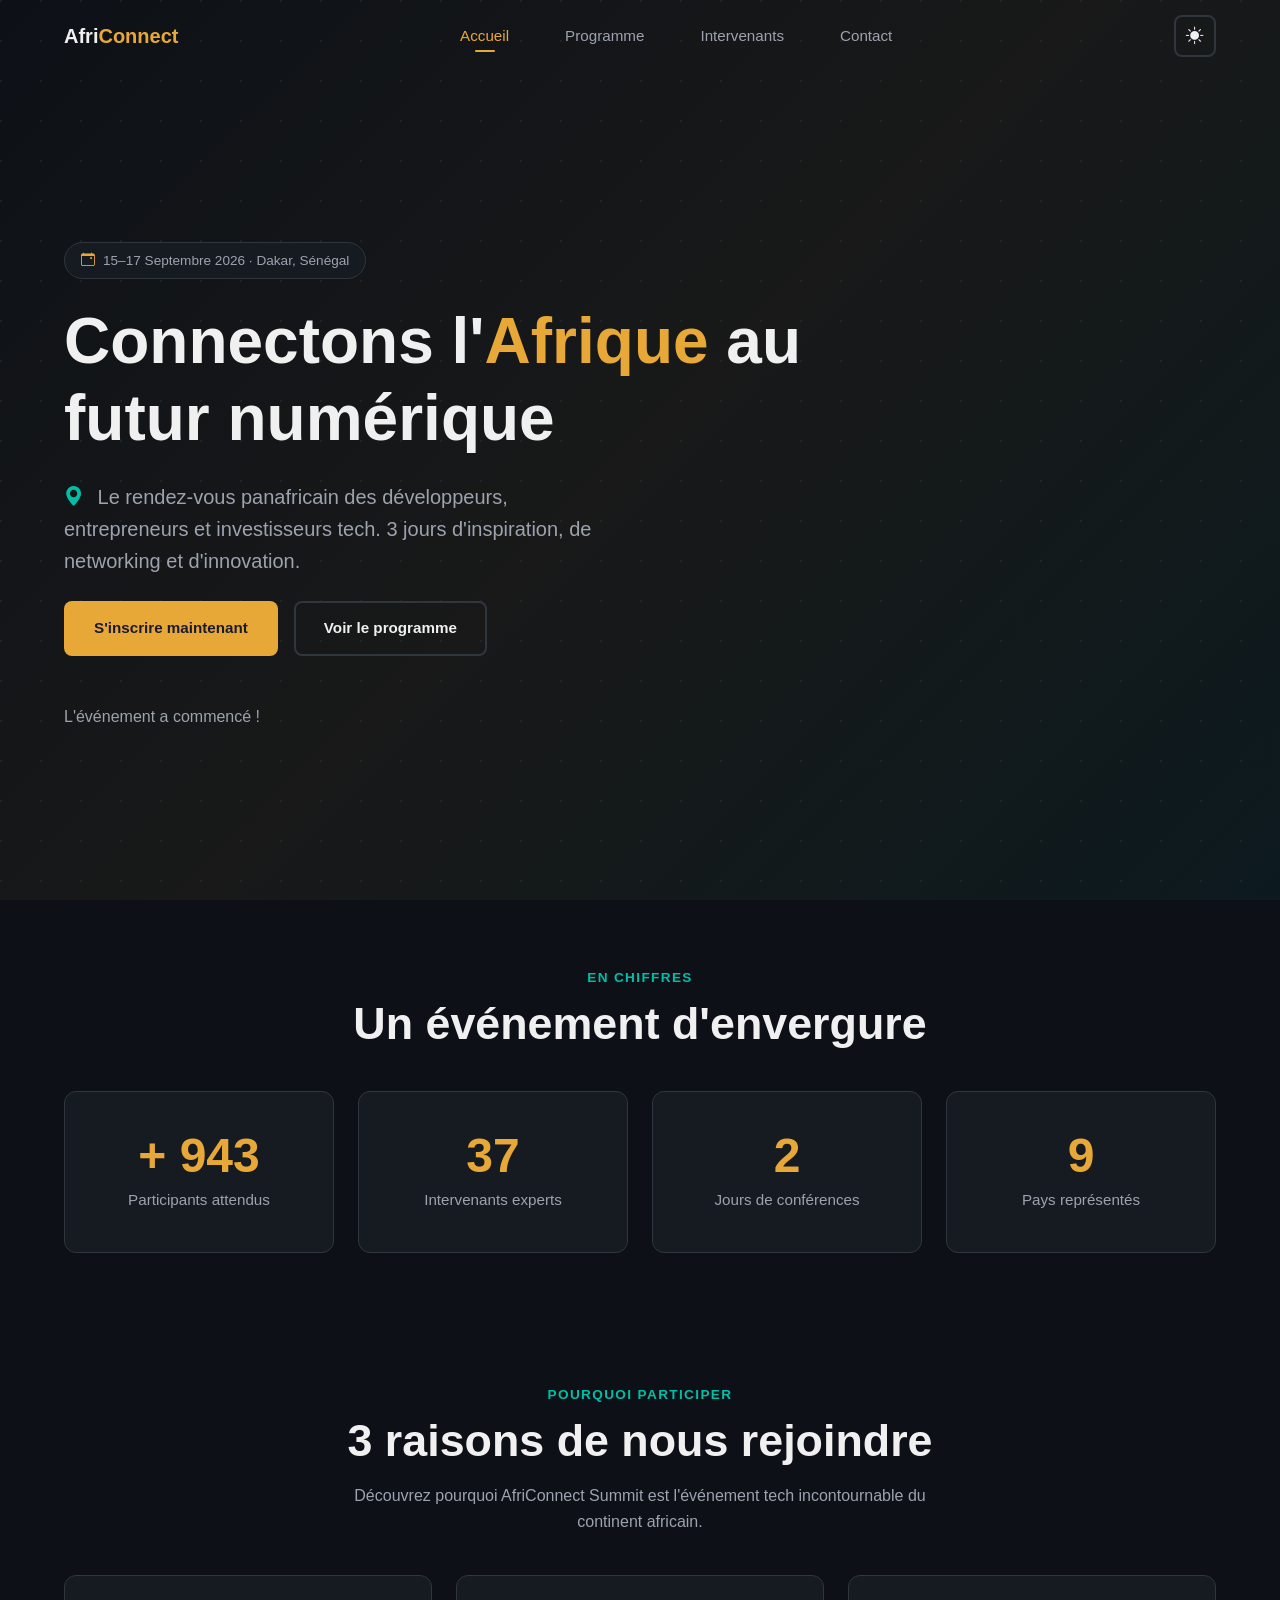
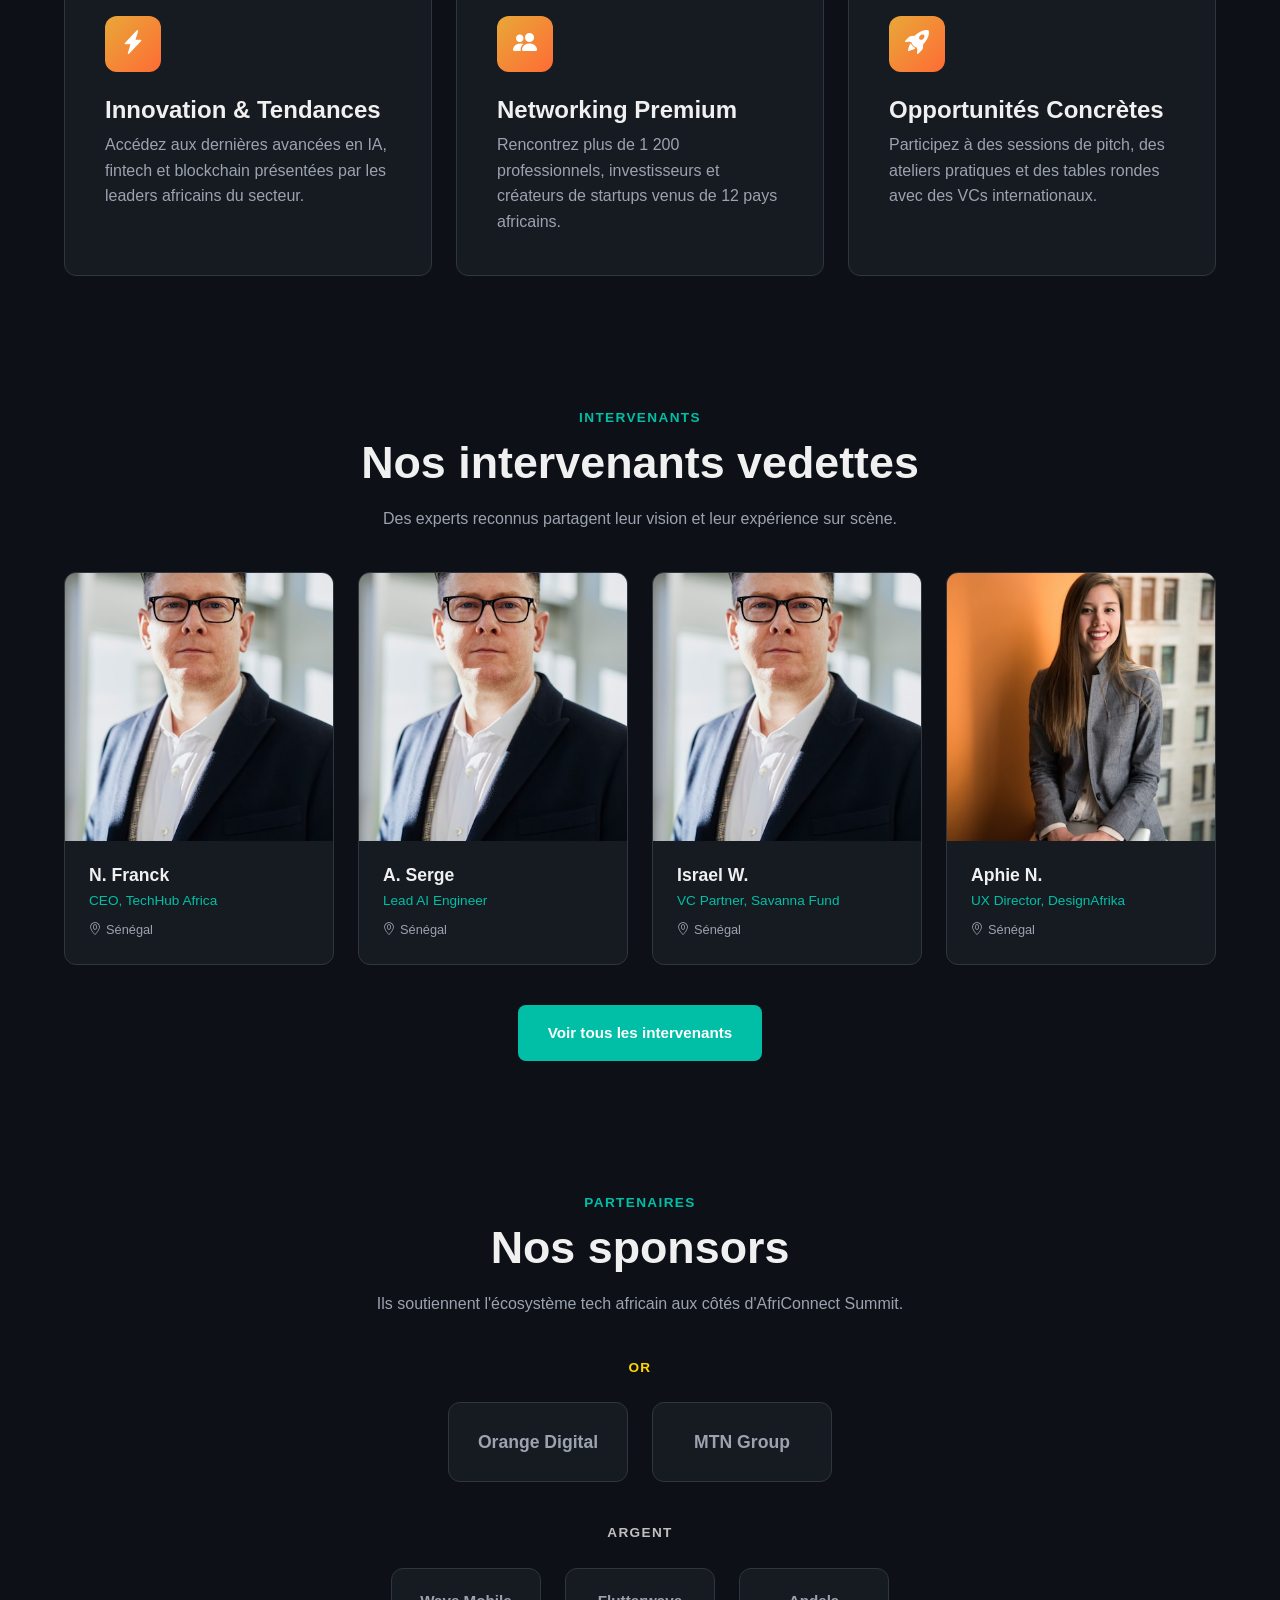
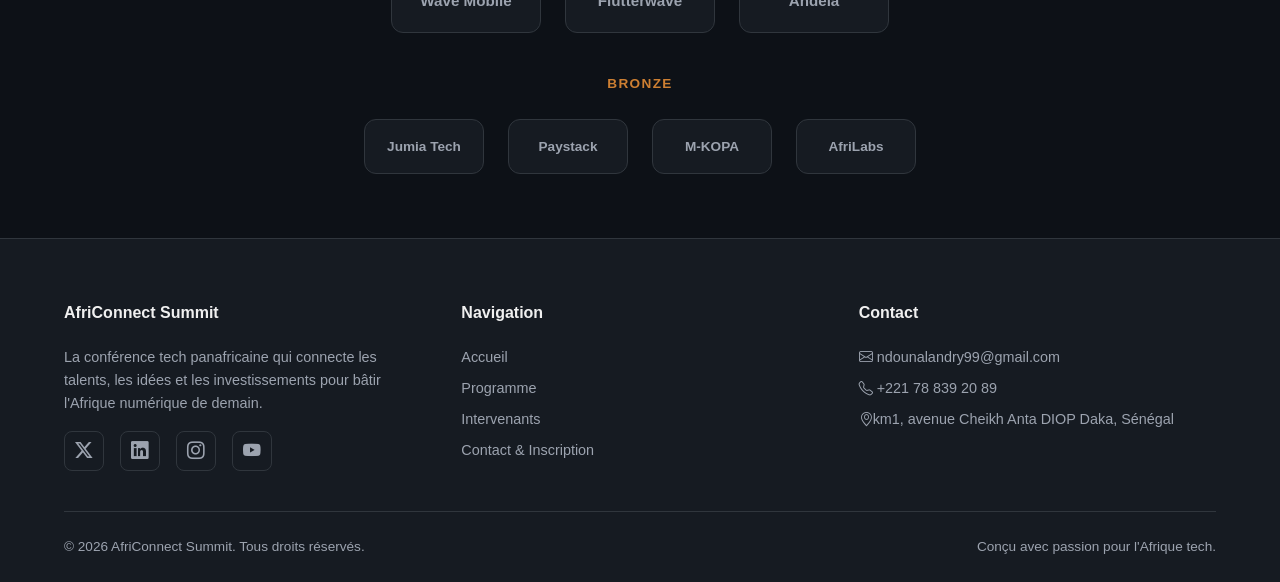
==== commit d9964a05: "Correction des erreurs, de la responsivité et de Google map" ====
--- a/index.html
+++ b/index.html
@@ -261,7 +261,7 @@
                     <h4>Contact</h4>
                     <ul>
                         <li><i class="bi bi-envelope"></i> <a href="mailto:ndounalandry99@gmail.com">ndounalandry99@gmail.com</a></li>
-                        <li><i class="bi bi-telephone"><a href="tel:+221788392089">+221 78 839 20 89</a></li>
+                        <li><i class="bi bi-telephone"></i> <a href="tel:+221788392089">+221 78 839 20 89</a></li>
                         <li><i class="bi bi-geo-alt"></i>km1, avenue Cheikh Anta DIOP Daka, Sénégal</li>
                     </ul>
                 </div>
--- a/css/style.css
+++ b/css/style.css
@@ -1332,6 +1332,40 @@
 }
 
 /* ============================================================
+   RESPONSIVE — Tablette/Desktop (992px)
+   ============================================================ */
+@media (max-width: 992px) {
+  .stats-grid {
+    grid-template-columns: repeat(2, 1fr);
+  }
+
+  .speakers-grid {
+    grid-template-columns: repeat(2, 1fr);
+  }
+
+  .speakers-full-grid {
+    grid-template-columns: repeat(2, 1fr);
+  }
+
+  .why-grid {
+    justify-content: center;
+  }
+
+  .contact-layout {
+    flex-direction: column;
+  }
+
+  .contact-form-col,
+  .contact-info-col {
+    flex: 1 1 100%;
+  }
+
+  .map-container iframe {
+    height: 350px;
+  }
+}
+
+/* ============================================================
    RESPONSIVE — Tablette (768px)
    ============================================================ */
 @media (max-width: 768px) {
@@ -1405,6 +1439,35 @@
   .footer-grid {
     flex-direction: column;
   }
+
+  .hero h1 {
+    font-size: 2.2rem;
+  }
+
+  .hero-subtitle {
+    font-size: 1rem;
+  }
+
+  .page-hero {
+    padding: calc(var(--navbar-height) + var(--spacing-lg)) 0 var(--spacing-lg);
+  }
+
+  .page-hero h1 {
+    font-size: 2rem;
+  }
+
+  .filter-bar {
+    gap: var(--spacing-xs);
+  }
+
+  .filter-btn {
+    padding: 0.5rem 1rem;
+    font-size: 0.8rem;
+  }
+
+  .map-container iframe {
+    height: 300px;
+  }
 }
 
 /* ============================================================
